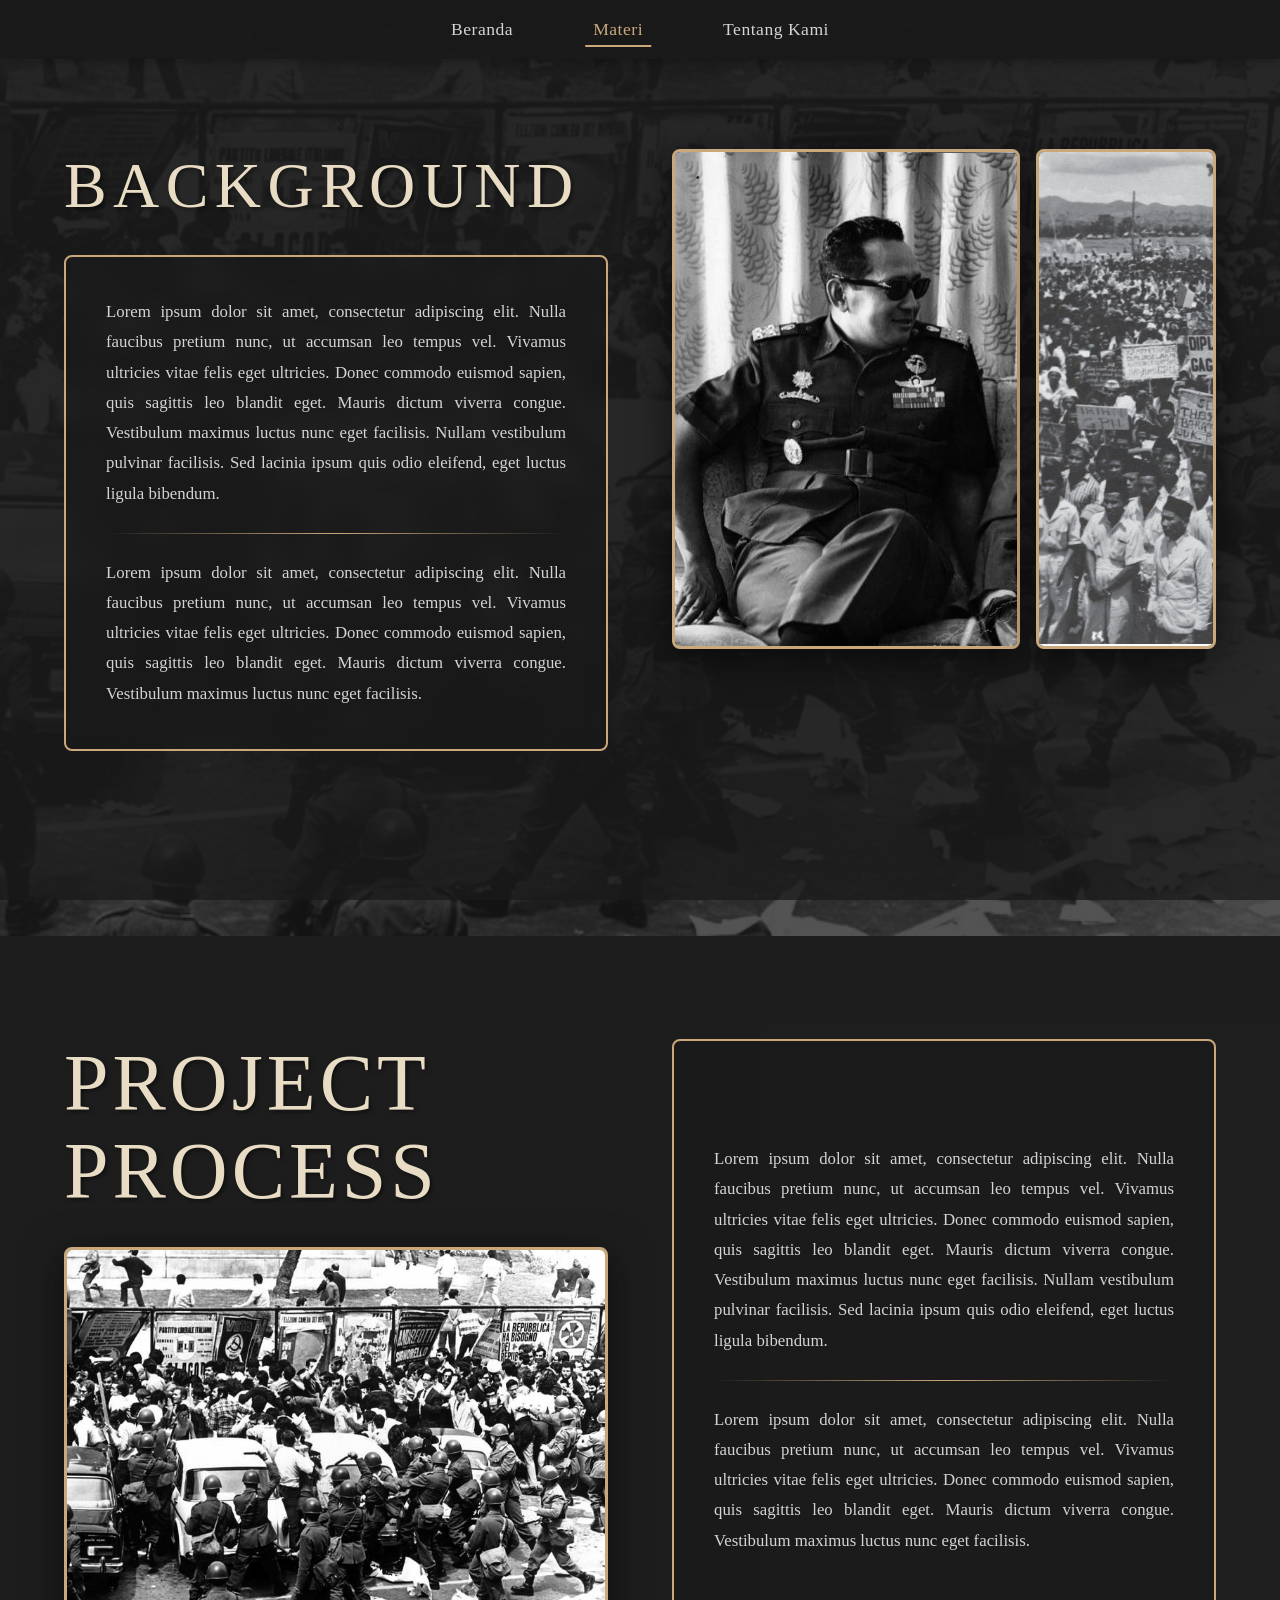
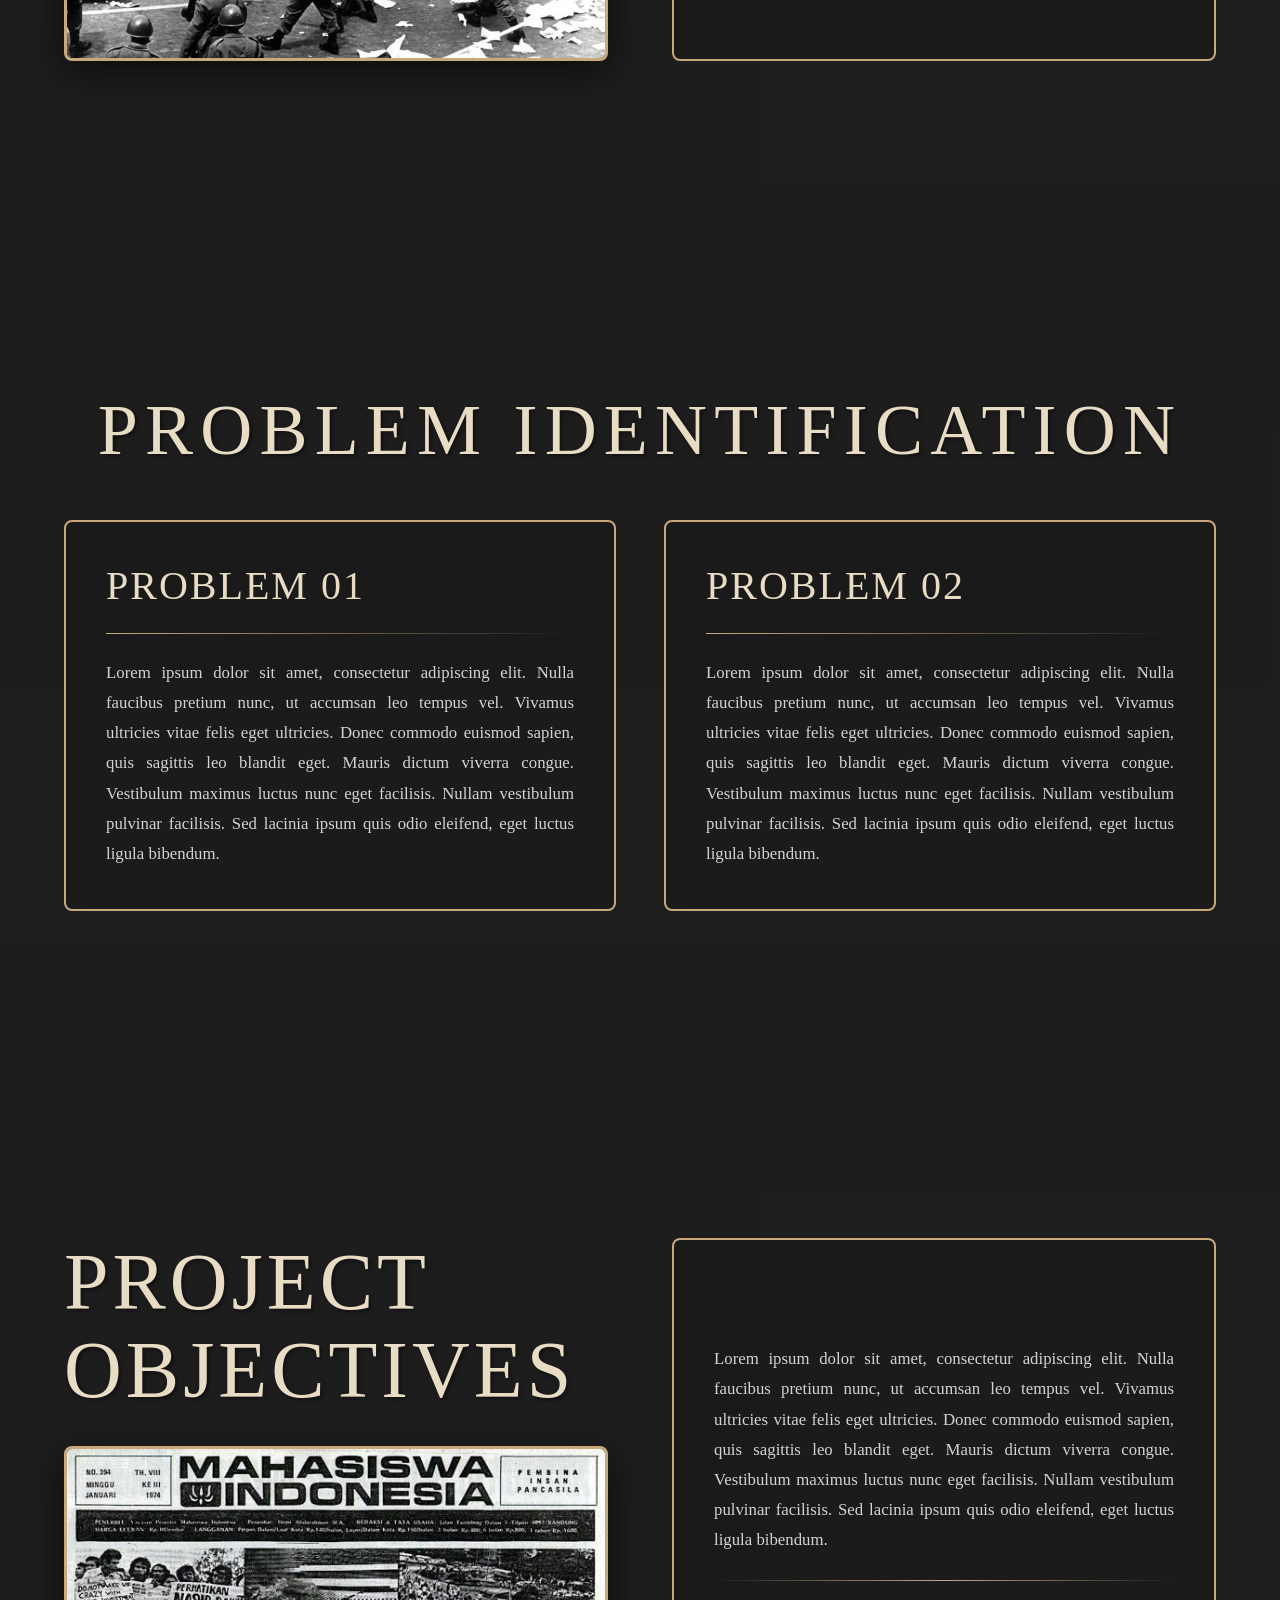
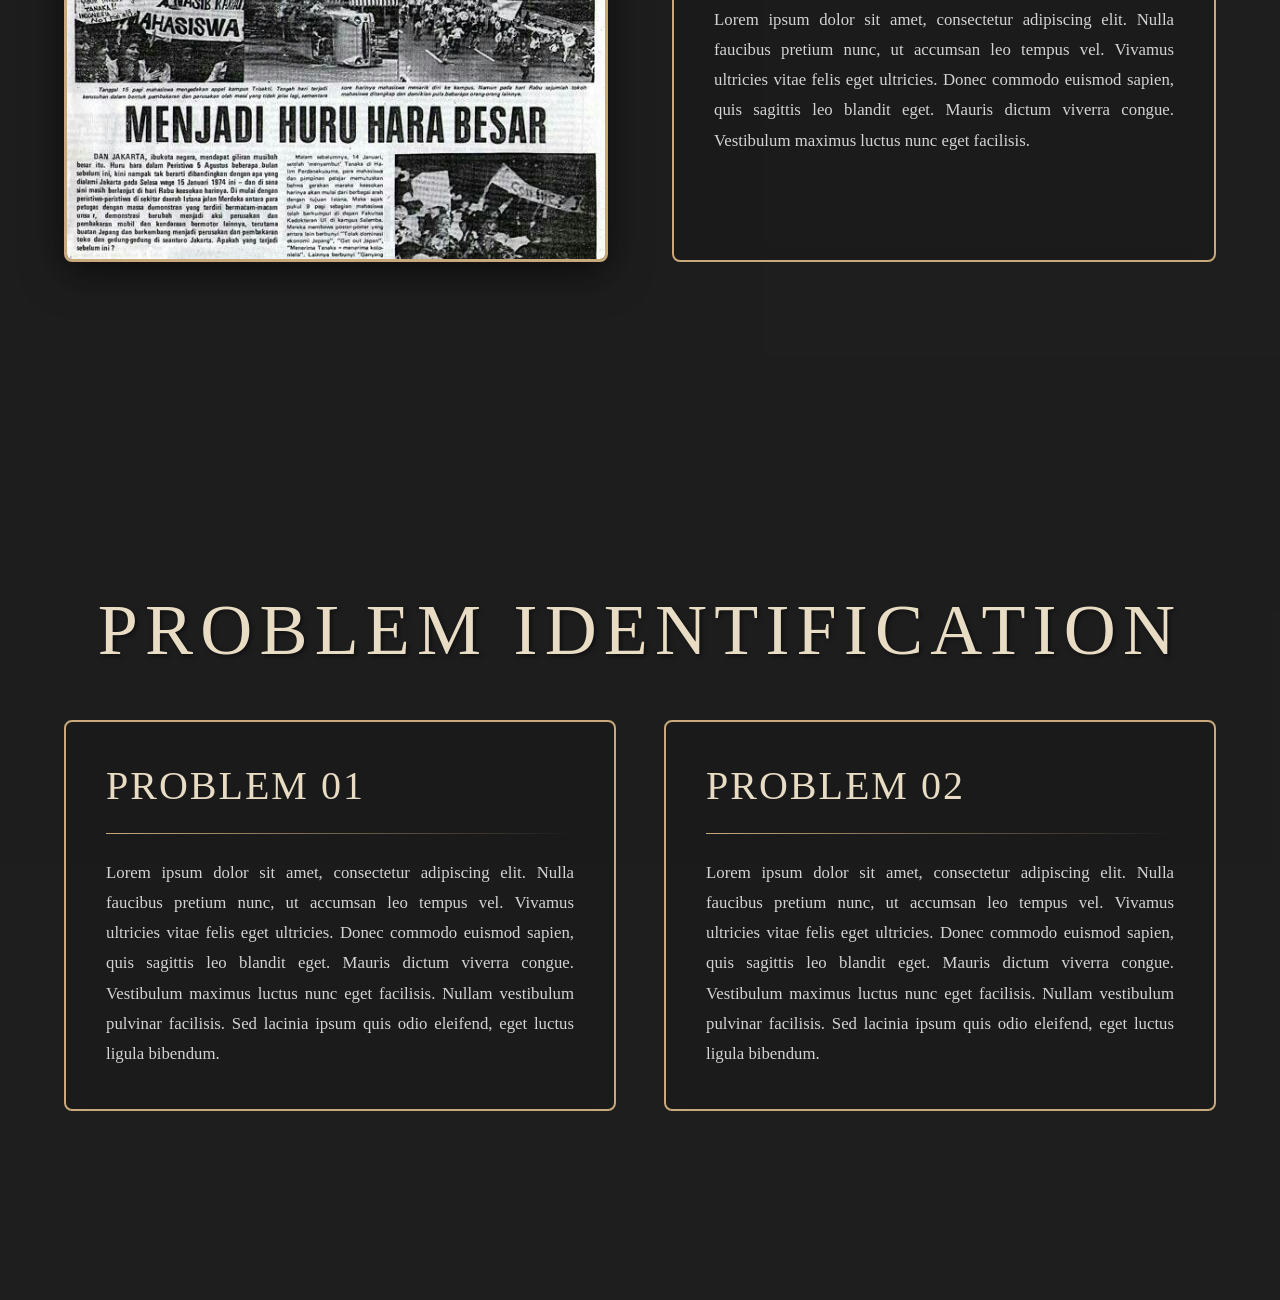
==== materi.html @ b7ce3276 "first commit" ====
<!DOCTYPE html>
<html lang="id">
<head>
    <meta charset="UTF-8">
    <meta name="viewport" content="width=device-width, initial-scale=1.0">
    <title>History Project - Materi</title>
    <link rel="stylesheet" href="css/base.css">
    <link rel="stylesheet" href="css/navbar.css">
    <link rel="stylesheet" href="css/materi.css">
    <link rel="stylesheet" href="css/section-background.css">
    <link rel="stylesheet" href="css/section-project.css">
    <link rel="stylesheet" href="css/section-problem.css">
</head>
<body class="materi-page">
    <!-- Background Image khusus untuk halaman Materi -->
    <div class="materi-background"></div>

    <nav class="navbar">
        <div class="nav-container">
            <ul class="nav-menu">
                <li><a href="index.html" class="nav-link">Beranda</a></li>
                <li><a href="materi.html" class="nav-link active">Materi</a></li>
                <li><a href="tentang.html" class="nav-link">Tentang Kami</a></li>
            </ul>
        </div>
    </nav>

    <main class="materi-section">
        <!-- Section 1: Background -->
        <section class="section-background">
            <div class="section-bg-overlay"></div>
            <div class="section-content-wrapper">
                <div class="section-left">
                    <h1 class="section-title">BACKGROUND</h1>
                    <div class="section-text-box">
                        <p>Lorem ipsum dolor sit amet, consectetur adipiscing elit. Nulla faucibus pretium nunc, ut accumsan leo tempus vel. Vivamus ultricies vitae felis eget ultricies. Donec commodo euismod sapien, quis sagittis leo blandit eget. Mauris dictum viverra congue. Vestibulum maximus luctus nunc eget facilisis. Nullam vestibulum pulvinar facilisis. Sed lacinia ipsum quis odio eleifend, eget luctus ligula bibendum.</p>
                        <div class="text-divider"></div>
                        <p>Lorem ipsum dolor sit amet, consectetur adipiscing elit. Nulla faucibus pretium nunc, ut accumsan leo tempus vel. Vivamus ultricies vitae felis eget ultricies. Donec commodo euismod sapien, quis sagittis leo blandit eget. Mauris dictum viverra congue. Vestibulum maximus luctus nunc eget facilisis.</p>
                    </div>
                </div>
                <div class="section-right">
                    <div class="image-group-vertical">
                        <div class="image-large-vertical">
                            <img src="soeharto.png" alt="Colosseum">
                        </div>
                        <div class="image-small-vertical">
                            <img src="demo.png" alt="Historical Pillar">
                        </div>
                    </div>
                </div>
            </div>
        </section>

        <!-- Section 2: Project Process -->
        <section class="section-project-process">
            <div class="section-bg-overlay"></div>
            <div class="section-content-wrapper">
                <div class="section-left">
                    <h1 class="section-title-large">PROJECT<br>PROCESS</h1>
                    <div class="section-image-left">
                        <img src="kerusuhan.png" alt="Historical Scene">
                    </div>
                </div>
                <div class="section-right">
                    <div class="section-text-box">
                        <p>Lorem ipsum dolor sit amet, consectetur adipiscing elit. Nulla faucibus pretium nunc, ut accumsan leo tempus vel. Vivamus ultricies vitae felis eget ultricies. Donec commodo euismod sapien, quis sagittis leo blandit eget. Mauris dictum viverra congue. Vestibulum maximus luctus nunc eget facilisis. Nullam vestibulum pulvinar facilisis. Sed lacinia ipsum quis odio eleifend, eget luctus ligula bibendum.</p>
                        <div class="text-divider"></div>
                        <p>Lorem ipsum dolor sit amet, consectetur adipiscing elit. Nulla faucibus pretium nunc, ut accumsan leo tempus vel. Vivamus ultricies vitae felis eget ultricies. Donec commodo euismod sapien, quis sagittis leo blandit eget. Mauris dictum viverra congue. Vestibulum maximus luctus nunc eget facilisis.</p>
                    </div>
                </div>
            </div>
        </section>

        <!-- Section 3: Problem Identification -->
        <section class="section-problem">
            <div class="section-bg-overlay"></div>
            <div class="section-content-wrapper-center">
                <h1 class="section-title-center">PROBLEM IDENTIFICATION</h1>
                <div class="problem-cards">
                    <div class="problem-card">
                        <h2 class="problem-card-title">PROBLEM 01</h2>
                        <div class="problem-divider"></div>
                        <p>Lorem ipsum dolor sit amet, consectetur adipiscing elit. Nulla faucibus pretium nunc, ut accumsan leo tempus vel. Vivamus ultricies vitae felis eget ultricies. Donec commodo euismod sapien, quis sagittis leo blandit eget. Mauris dictum viverra congue. Vestibulum maximus luctus nunc eget facilisis. Nullam vestibulum pulvinar facilisis. Sed lacinia ipsum quis odio eleifend, eget luctus ligula bibendum.</p>
                    </div>
                    <div class="problem-card">
                        <h2 class="problem-card-title">PROBLEM 02</h2>
                        <div class="problem-divider"></div>
                        <p>Lorem ipsum dolor sit amet, consectetur adipiscing elit. Nulla faucibus pretium nunc, ut accumsan leo tempus vel. Vivamus ultricies vitae felis eget ultricies. Donec commodo euismod sapien, quis sagittis leo blandit eget. Mauris dictum viverra congue. Vestibulum maximus luctus nunc eget facilisis. Nullam vestibulum pulvinar facilisis. Sed lacinia ipsum quis odio eleifend, eget luctus ligula bibendum.</p>
                    </div>
                </div>
            </div>
        </section>

        <!-- Section 4: Project Objectives -->
        <section class="section-project-objectives">
            <div class="section-bg-overlay"></div>
            <div class="section-content-wrapper">
                <div class="section-left">
                    <h1 class="section-title-large">PROJECT<br>OBJECTIVES</h1>
                    <div class="section-image-left">
                        <img src="koran.png" alt="Historical Scene">
                    </div>
                </div>
                <div class="section-right">
                    <div class="section-text-box">
                        <p>Lorem ipsum dolor sit amet, consectetur adipiscing elit. Nulla faucibus pretium nunc, ut accumsan leo tempus vel. Vivamus ultricies vitae felis eget ultricies. Donec commodo euismod sapien, quis sagittis leo blandit eget. Mauris dictum viverra congue. Vestibulum maximus luctus nunc eget facilisis. Nullam vestibulum pulvinar facilisis. Sed lacinia ipsum quis odio eleifend, eget luctus ligula bibendum.</p>
                        <div class="text-divider"></div>
                        <p>Lorem ipsum dolor sit amet, consectetur adipiscing elit. Nulla faucibus pretium nunc, ut accumsan leo tempus vel. Vivamus ultricies vitae felis eget ultricies. Donec commodo euismod sapien, quis sagittis leo blandit eget. Mauris dictum viverra congue. Vestibulum maximus luctus nunc eget facilisis.</p>
                    </div>
                </div>
            </div>
        </section>

        <!-- Section 5: Problem Identification (Duplicate) -->
        <section class="section-problem">
            <div class="section-bg-overlay"></div>
            <div class="section-content-wrapper-center">
                <h1 class="section-title-center">PROBLEM IDENTIFICATION</h1>
                <div class="problem-cards">
                    <div class="problem-card">
                        <h2 class="problem-card-title">PROBLEM 01</h2>
                        <div class="problem-divider"></div>
                        <p>Lorem ipsum dolor sit amet, consectetur adipiscing elit. Nulla faucibus pretium nunc, ut accumsan leo tempus vel. Vivamus ultricies vitae felis eget ultricies. Donec commodo euismod sapien, quis sagittis leo blandit eget. Mauris dictum viverra congue. Vestibulum maximus luctus nunc eget facilisis. Nullam vestibulum pulvinar facilisis. Sed lacinia ipsum quis odio eleifend, eget luctus ligula bibendum.</p>
                    </div>
                    <div class="problem-card">
                        <h2 class="problem-card-title">PROBLEM 02</h2>
                        <div class="problem-divider"></div>
                        <p>Lorem ipsum dolor sit amet, consectetur adipiscing elit. Nulla faucibus pretium nunc, ut accumsan leo tempus vel. Vivamus ultricies vitae felis eget ultricies. Donec commodo euismod sapien, quis sagittis leo blandit eget. Mauris dictum viverra congue. Vestibulum maximus luctus nunc eget facilisis. Nullam vestibulum pulvinar facilisis. Sed lacinia ipsum quis odio eleifend, eget luctus ligula bibendum.</p>
                    </div>
                </div>
            </div>
        </section>
    </main>

    <script src="script.js"></script>
</body>
</html>
---- css/base.css ----
/* Base Styles */
* {
    margin: 0;
    padding: 0;
    box-sizing: border-box;
}

body {
    font-family: 'Georgia', serif;
    background-color: #2a2a2a;
    background-image: url('../bg.png');
    background-size: cover;
    background-position: center;
    background-attachment: fixed;
    background-repeat: no-repeat;
    color: #f5f5f5;
    overflow-x: hidden;
    scroll-behavior: smooth;
}

/* Animations */
@keyframes fadeInUp {
    to {
        opacity: 1;
        transform: translateY(0);
    }
}
---- css/navbar.css ----
/* Navbar Styles */
.navbar {
    position: fixed;
    top: 0;
    width: 100%;
    background-color: rgba(26, 26, 26, 0.95);
    backdrop-filter: blur(10px);
    padding: 1.2rem 0;
    z-index: 1000;
    box-shadow: 0 2px 10px rgba(0, 0, 0, 0.3);
}

.nav-container {
    max-width: 1200px;
    margin: 0 auto;
    padding: 0 2rem;
}

.nav-menu {
    display: flex;
    justify-content: center;
    gap: 3rem;
    list-style: none;
}

.nav-link {
    color: #d4d4d4;
    text-decoration: none;
    font-size: 1.1rem;
    font-weight: 500;
    letter-spacing: 0.5px;
    padding: 0.5rem 1rem;
    transition: all 0.3s ease;
    position: relative;
}

.nav-link::after {
    content: '';
    position: absolute;
    bottom: 0;
    left: 50%;
    transform: translateX(-50%);
    width: 0;
    height: 2px;
    background-color: #c9a87c;
    transition: width 0.3s ease;
}

.nav-link:hover,
.nav-link.active {
    color: #c9a87c;
}

.nav-link:hover::after,
.nav-link.active::after {
    width: 80%;
}

/* Responsive Navbar */
@media (max-width: 1024px) {
    .nav-menu {
        gap: 2rem;
    }
}

@media (max-width: 768px) {
    .nav-menu {
        gap: 1.5rem;
    }

    .nav-link {
        font-size: 1rem;
    }
}
---- css/materi.css ----
/* Materi Page Styles */
.materi-page {
    background-size: cover;
    background-position: center;
    background-attachment: fixed;
    background-repeat: no-repeat;
    transition: background-image 0.8s ease-in-out;
    scroll-behavior: smooth;
}

.materi-background {
    position: fixed;
    top: 0;
    left: 0;
    width: 100%;
    height: 100%;
    background-color: rgba(26, 26, 26, 0.75);
    z-index: -1;
    transition: background-color 0.5s ease;
}

.materi-section {
    display: flex;
    flex-direction: column;
    position: relative;
}

/* Section Styles */
section {
    min-height: 100vh;
    padding: 8rem 4rem;
    position: relative;
    display: flex;
    align-items: center;
    justify-content: center;
}

.section-bg-overlay {
    position: absolute;
    top: 0;
    left: 0;
    width: 100%;
    height: 100%;
    background-color: rgba(26, 26, 26, 0.75);
    z-index: 0;
}

.section-content-wrapper {
    display: flex;
    gap: 4rem;
    max-width: 1400px;
    width: 100%;
    align-items: center;
    position: relative;
    z-index: 1;
    opacity: 1;
    transform: translateY(0);
    transition: opacity 0.6s ease, transform 0.6s ease;
}

.section-content-wrapper-center {
    display: flex;
    flex-direction: column;
    align-items: center;
    max-width: 1400px;
    width: 100%;
    position: relative;
    z-index: 1;
    opacity: 1;
    transform: translateY(0);
    transition: opacity 0.6s ease, transform 0.6s ease;
}

/* Animation state untuk scroll */
section:not(.section-visible) .section-content-wrapper,
section:not(.section-visible) .section-content-wrapper-center {
    opacity: 0;
    transform: translateY(50px);
}

/* Visible state untuk scroll animation */
.section-visible .section-content-wrapper,
.section-visible .section-content-wrapper-center {
    opacity: 1;
    transform: translateY(0);
}

/* Common Elements */
.section-left {
    flex: 1;
}

.section-right {
    flex: 1;
}

.text-divider {
    width: 100%;
    height: 1px;
    background: linear-gradient(to right, transparent, #c9a87c, transparent);
    margin: 0.5rem 0;
}

/* Responsive for Materi Page */
@media (max-width: 1024px) {
    section {
        padding: 6rem 2rem;
    }

    .section-content-wrapper {
        flex-direction: column;
        text-align: center;
    }
}

@media (max-width: 768px) {
    section {
        padding: 5rem 1.5rem;
    }
}
---- css/section-background.css ----
/* Section 1 & 4: Background Layout */
.section-background {
    transition: opacity 0.5s ease;
}

.section-title {
    font-size: 4rem;
    font-weight: 300;
    letter-spacing: 0.1em;
    color: #e8dcc4;
    margin-bottom: 2rem;
    text-shadow: 2px 2px 4px rgba(0, 0, 0, 0.5);
}

.section-text-box {
    border: 2px solid #c9a87c;
    border-radius: 8px;
    padding: 2.5rem;
    background-color: rgba(26, 26, 26, 0.6);
    backdrop-filter: blur(10px);
    transition: all 0.3s ease;
}

.section-text-box:hover {
    background-color: rgba(26, 26, 26, 0.8);
    border-color: #d4b896;
}

.section-text-box p {
    font-size: 1.05rem;
    line-height: 1.8;
    color: #d4d4d4;
    text-align: justify;
    margin-bottom: 0;
}

.image-group-vertical {
    display: flex;
    gap: 1rem;
    height: 500px;
}

.image-large-vertical {
    flex: 1;
    border: 3px solid #c9a87c;
    border-radius: 8px;
    overflow: hidden;
    box-shadow: 0 10px 40px rgba(0, 0, 0, 0.6);
    transition: all 0.4s ease;
}

.image-large-vertical:hover {
    transform: scale(1.03);
    box-shadow: 0 15px 50px rgba(0, 0, 0, 0.7);
}

.image-large-vertical img {
    width: 100%;
    height: 100%;
    object-fit: cover;
}

.image-small-vertical {
    flex: 0 0 180px;
    border: 3px solid #c9a87c;
    border-radius: 8px;
    overflow: hidden;
    box-shadow: 0 10px 40px rgba(0, 0, 0, 0.6);
    transition: all 0.4s ease;
}

.image-small-vertical:hover {
    transform: scale(1.03);
    box-shadow: 0 15px 50px rgba(0, 0, 0, 0.7);
}

.image-small-vertical img {
    width: 100%;
    height: 100%;
    object-fit: cover;
}

/* Responsive */
@media (max-width: 1024px) {
    .section-title {
        font-size: 3rem;
    }

    .image-group-vertical {
        width: 100%;
        max-width: 500px;
        height: 400px;
    }
}

@media (max-width: 768px) {
    .section-title {
        font-size: 2.5rem;
    }

    .section-text-box {
        padding: 1.5rem;
    }

    .section-text-box p {
        font-size: 1rem;
    }

    .image-group-vertical {
        height: 350px;
    }

    .image-small-vertical {
        flex: 0 0 140px;
    }
}
---- css/section-project.css ----
/* Section 2 & 5: Project Process/Objectives Layout */
.section-project-process,
.section-project-objectives {
    transition: opacity 0.5s ease;
}

.section-content-wrapper {
    display: flex;
    gap: 4rem;
    max-width: 1400px;
    width: 100%;
    align-items: stretch;
    position: relative;
    z-index: 1;
}

.section-left,
.section-right {
    flex: 1;
    display: flex;
    flex-direction: column;
}

.section-title-large {
    font-size: 5rem;
    font-weight: 300;
    letter-spacing: 0.05em;
    line-height: 1.1;
    color: #e8dcc4;
    margin-bottom: 2rem;
    text-shadow: 2px 2px 4px rgba(0, 0, 0, 0.5);
}

.section-image-left {
    width: 100%;
    flex: 1;
    border: 3px solid #c9a87c;
    border-radius: 8px;
    overflow: hidden;
    box-shadow: 0 10px 40px rgba(0, 0, 0, 0.6);
    transition: all 0.4s ease;
}

.section-image-left:hover {
    transform: scale(1.03);
    box-shadow: 0 15px 50px rgba(0, 0, 0, 0.7);
}

.section-image-left img {
    width: 100%;
    height: 100%;
    object-fit: cover;
    display: block;
}

.section-text-box {
    border: 2px solid #c9a87c;
    border-radius: 8px;
    padding: 2.5rem;
    background-color: rgba(26, 26, 26, 0.6);
    backdrop-filter: blur(10px);
    transition: all 0.3s ease;
    height: 100%;
    display: flex;
    flex-direction: column;
    justify-content: center;
}

.section-text-box:hover {
    background-color: rgba(26, 26, 26, 0.8);
    border-color: #d4b896;
}

.section-text-box p {
    font-size: 1.05rem;
    line-height: 1.8;
    color: #d4d4d4;
    text-align: justify;
    margin-bottom: 0;
}

.text-divider {
    width: 100%;
    height: 1px;
    background: linear-gradient(to right, transparent, #c9a87c, transparent);
    margin: 1.5rem 0;
}

/* Responsive */
@media (max-width: 1024px) {
    .section-title-large {
        font-size: 3.5rem;
    }

    .section-image-left {
        max-width: 100%;
    }
}

@media (max-width: 768px) {
    .section-title-large {
        font-size: 2.8rem;
    }
}
---- css/section-problem.css ----
/* Section 3 & 6: Problem Identification Layout */
.section-problem {
    transition: opacity 0.5s ease;
}

.section-title-center {
    font-size: 4.5rem;
    font-weight: 300;
    letter-spacing: 0.1em;
    color: #e8dcc4;
    margin-bottom: 3rem;
    text-align: center;
    text-shadow: 2px 2px 4px rgba(0, 0, 0, 0.5);
}

.problem-cards {
    display: flex;
    gap: 3rem;
    width: 100%;
}

.problem-card {
    flex: 1;
    border: 2px solid #c9a87c;
    border-radius: 8px;
    padding: 2.5rem;
    background-color: rgba(26, 26, 26, 0.7);
    backdrop-filter: blur(10px);
    transition: all 0.3s ease;
}

.problem-card:hover {
    background-color: rgba(26, 26, 26, 0.85);
    border-color: #d4b896;
    box-shadow: 0 10px 30px rgba(0, 0, 0, 0.6);
    transform: translateY(-5px);
}

.problem-card-title {
    font-size: 2.5rem;
    font-weight: 300;
    letter-spacing: 0.05em;
    color: #e8dcc4;
    margin-bottom: 1rem;
}

.problem-divider {
    width: 100%;
    height: 1px;
    background: linear-gradient(to right, #c9a87c, transparent);
    margin: 1.5rem 0;
}

.problem-card p {
    font-size: 1.05rem;
    line-height: 1.8;
    color: #d4d4d4;
    text-align: justify;
}

/* Responsive */
@media (max-width: 1024px) {
    .section-title-center {
        font-size: 3rem;
    }

    .problem-cards {
        flex-direction: column;
        gap: 2rem;
    }
}

@media (max-width: 768px) {
    .section-title-center {
        font-size: 2.2rem;
    }

    .problem-card-title {
        font-size: 2rem;
    }

    .problem-card p {
        font-size: 1rem;
    }
}
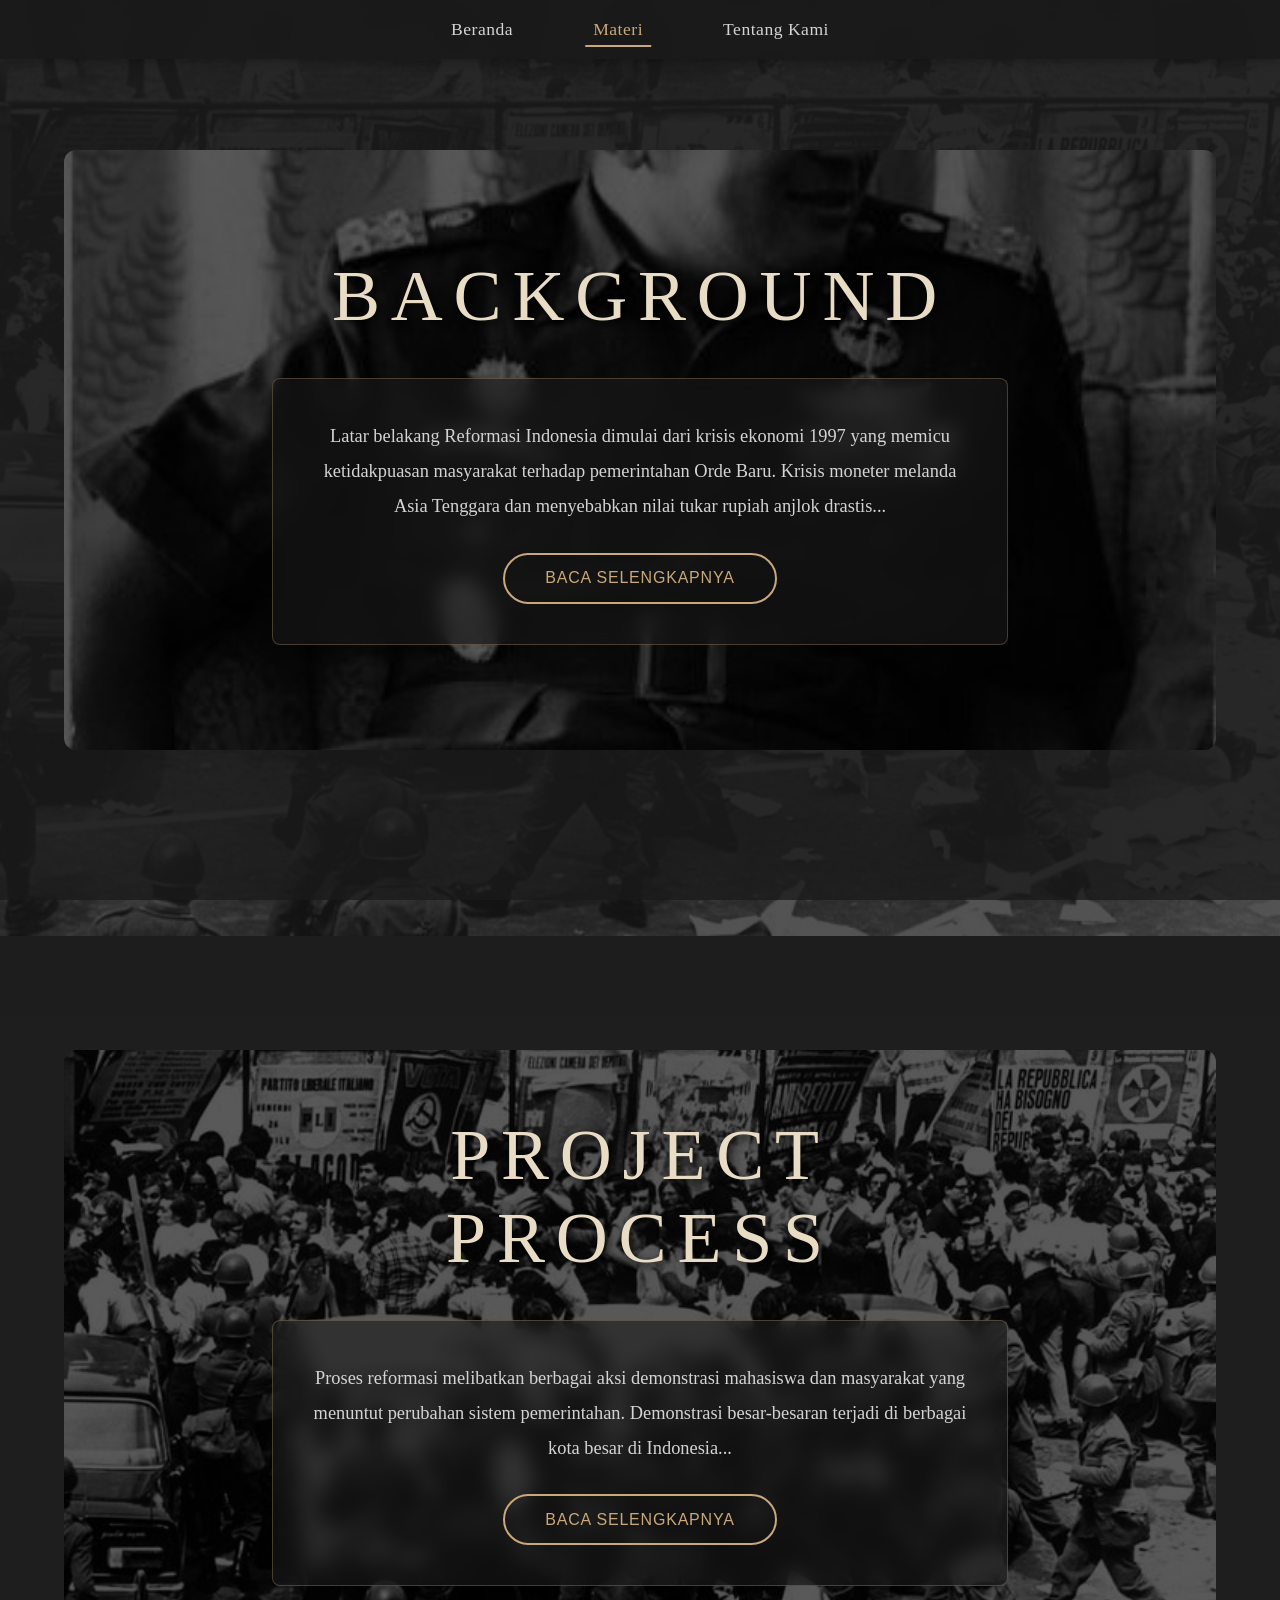
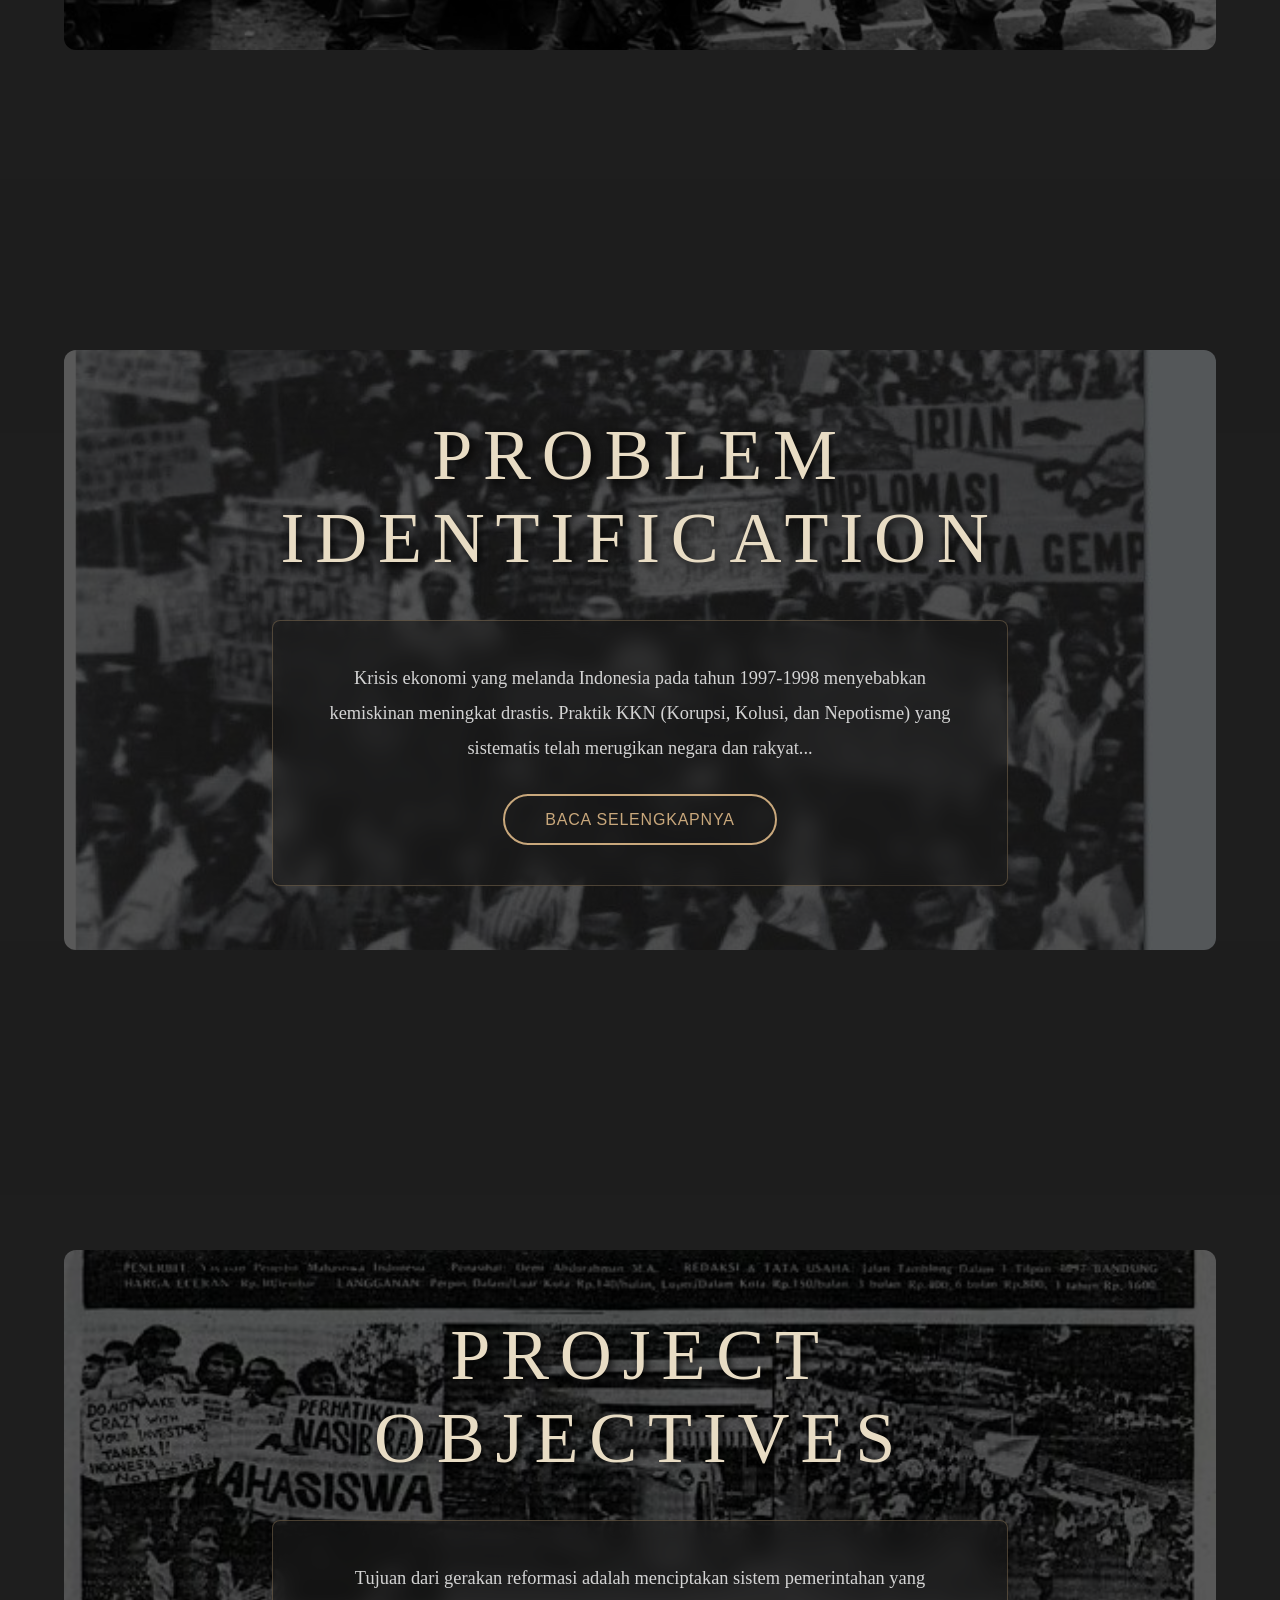
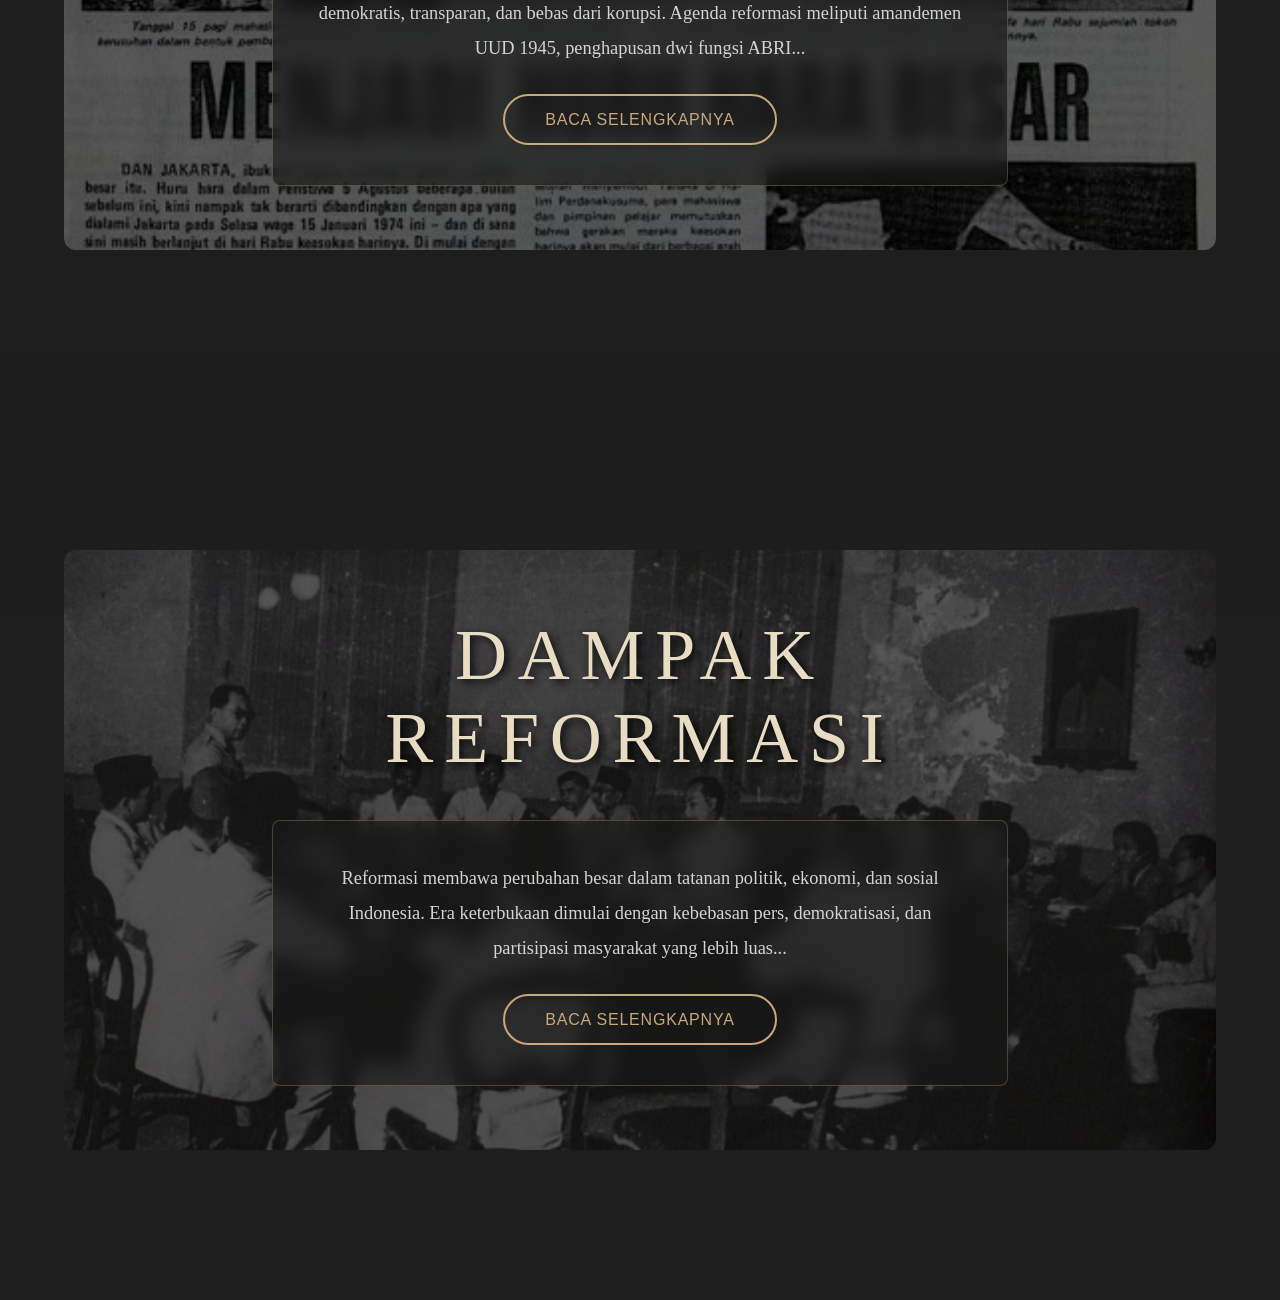
==== commit 3180eda3: "Update layout materi dengan overlay style dan perbaikan home page" ====
--- a/materi.html
+++ b/materi.html
@@ -26,111 +26,180 @@
     </nav>
 
     <main class="materi-section">
-        <!-- Section 1: Background -->
+        <!-- Section 1: Background - Layout Overlay -->
         <section class="section-background">
             <div class="section-bg-overlay"></div>
-            <div class="section-content-wrapper">
-                <div class="section-left">
-                    <h1 class="section-title">BACKGROUND</h1>
-                    <div class="section-text-box">
-                        <p>Lorem ipsum dolor sit amet, consectetur adipiscing elit. Nulla faucibus pretium nunc, ut accumsan leo tempus vel. Vivamus ultricies vitae felis eget ultricies. Donec commodo euismod sapien, quis sagittis leo blandit eget. Mauris dictum viverra congue. Vestibulum maximus luctus nunc eget facilisis. Nullam vestibulum pulvinar facilisis. Sed lacinia ipsum quis odio eleifend, eget luctus ligula bibendum.</p>
-                        <div class="text-divider"></div>
-                        <p>Lorem ipsum dolor sit amet, consectetur adipiscing elit. Nulla faucibus pretium nunc, ut accumsan leo tempus vel. Vivamus ultricies vitae felis eget ultricies. Donec commodo euismod sapien, quis sagittis leo blandit eget. Mauris dictum viverra congue. Vestibulum maximus luctus nunc eget facilisis.</p>
-                    </div>
-                </div>
-                <div class="section-right">
-                    <div class="image-group-vertical">
-                        <div class="image-large-vertical">
-                            <img src="soeharto.png" alt="Colosseum">
-                        </div>
-                        <div class="image-small-vertical">
-                            <img src="demo.png" alt="Historical Pillar">
-                        </div>
-                    </div>
-                </div>
-            </div>
-        </section>
-
-        <!-- Section 2: Project Process -->
+            <div class="section-content-wrapper-new layout-style-overlay">
+                <div class="image-background-overlay">
+                    <img src="soeharto.png" alt="Background">
+                </div>
+                <div class="content-centered-overlay">
+                    <h1 class="section-title-overlay">BACKGROUND</h1>
+                    <div class="text-preview text-overlay" onclick="openPopup('popup1')">
+                        <p>Latar belakang Reformasi Indonesia dimulai dari krisis ekonomi 1997 yang memicu ketidakpuasan masyarakat terhadap pemerintahan Orde Baru. Krisis moneter melanda Asia Tenggara dan menyebabkan nilai tukar rupiah anjlok drastis...</p>
+                        <button class="read-more-btn">Baca Selengkapnya</button>
+                    </div>
+                </div>
+            </div>
+        </section>
+
+        <!-- Section 2: Project Process - Layout Overlay -->
         <section class="section-project-process">
             <div class="section-bg-overlay"></div>
-            <div class="section-content-wrapper">
-                <div class="section-left">
-                    <h1 class="section-title-large">PROJECT<br>PROCESS</h1>
-                    <div class="section-image-left">
-                        <img src="kerusuhan.png" alt="Historical Scene">
-                    </div>
-                </div>
-                <div class="section-right">
-                    <div class="section-text-box">
-                        <p>Lorem ipsum dolor sit amet, consectetur adipiscing elit. Nulla faucibus pretium nunc, ut accumsan leo tempus vel. Vivamus ultricies vitae felis eget ultricies. Donec commodo euismod sapien, quis sagittis leo blandit eget. Mauris dictum viverra congue. Vestibulum maximus luctus nunc eget facilisis. Nullam vestibulum pulvinar facilisis. Sed lacinia ipsum quis odio eleifend, eget luctus ligula bibendum.</p>
-                        <div class="text-divider"></div>
-                        <p>Lorem ipsum dolor sit amet, consectetur adipiscing elit. Nulla faucibus pretium nunc, ut accumsan leo tempus vel. Vivamus ultricies vitae felis eget ultricies. Donec commodo euismod sapien, quis sagittis leo blandit eget. Mauris dictum viverra congue. Vestibulum maximus luctus nunc eget facilisis.</p>
-                    </div>
-                </div>
-            </div>
-        </section>
-
-        <!-- Section 3: Problem Identification -->
+            <div class="section-content-wrapper-new layout-style-overlay">
+                <div class="image-background-overlay">
+                    <img src="kerusuhan.png" alt="Project Process">
+                </div>
+                <div class="content-centered-overlay">
+                    <h1 class="section-title-overlay">PROJECT PROCESS</h1>
+                    <div class="text-preview text-overlay" onclick="openPopup('popup2')">
+                        <p>Proses reformasi melibatkan berbagai aksi demonstrasi mahasiswa dan masyarakat yang menuntut perubahan sistem pemerintahan. Demonstrasi besar-besaran terjadi di berbagai kota besar di Indonesia...</p>
+                        <button class="read-more-btn">Baca Selengkapnya</button>
+                    </div>
+                </div>
+            </div>
+        </section>
+
+        <!-- Section 3: Problem Identification - Layout Overlay -->
         <section class="section-problem">
             <div class="section-bg-overlay"></div>
-            <div class="section-content-wrapper-center">
-                <h1 class="section-title-center">PROBLEM IDENTIFICATION</h1>
-                <div class="problem-cards">
-                    <div class="problem-card">
-                        <h2 class="problem-card-title">PROBLEM 01</h2>
-                        <div class="problem-divider"></div>
-                        <p>Lorem ipsum dolor sit amet, consectetur adipiscing elit. Nulla faucibus pretium nunc, ut accumsan leo tempus vel. Vivamus ultricies vitae felis eget ultricies. Donec commodo euismod sapien, quis sagittis leo blandit eget. Mauris dictum viverra congue. Vestibulum maximus luctus nunc eget facilisis. Nullam vestibulum pulvinar facilisis. Sed lacinia ipsum quis odio eleifend, eget luctus ligula bibendum.</p>
-                    </div>
-                    <div class="problem-card">
-                        <h2 class="problem-card-title">PROBLEM 02</h2>
-                        <div class="problem-divider"></div>
-                        <p>Lorem ipsum dolor sit amet, consectetur adipiscing elit. Nulla faucibus pretium nunc, ut accumsan leo tempus vel. Vivamus ultricies vitae felis eget ultricies. Donec commodo euismod sapien, quis sagittis leo blandit eget. Mauris dictum viverra congue. Vestibulum maximus luctus nunc eget facilisis. Nullam vestibulum pulvinar facilisis. Sed lacinia ipsum quis odio eleifend, eget luctus ligula bibendum.</p>
-                    </div>
-                </div>
-            </div>
-        </section>
-
-        <!-- Section 4: Project Objectives -->
+            <div class="section-content-wrapper-new layout-style-overlay">
+                <div class="image-background-overlay">
+                    <img src="demo.png" alt="Problem Identification">
+                </div>
+                <div class="content-centered-overlay">
+                    <h1 class="section-title-overlay">PROBLEM IDENTIFICATION</h1>
+                    <div class="text-preview text-overlay" onclick="openPopup('popup3')">
+                        <p>Krisis ekonomi yang melanda Indonesia pada tahun 1997-1998 menyebabkan kemiskinan meningkat drastis. Praktik KKN (Korupsi, Kolusi, dan Nepotisme) yang sistematis telah merugikan negara dan rakyat...</p>
+                        <button class="read-more-btn">Baca Selengkapnya</button>
+                    </div>
+                </div>
+            </div>
+        </section>
+
+        <!-- Section 4: Project Objectives - Layout Overlay -->
         <section class="section-project-objectives">
             <div class="section-bg-overlay"></div>
-            <div class="section-content-wrapper">
-                <div class="section-left">
-                    <h1 class="section-title-large">PROJECT<br>OBJECTIVES</h1>
-                    <div class="section-image-left">
-                        <img src="koran.png" alt="Historical Scene">
-                    </div>
-                </div>
-                <div class="section-right">
-                    <div class="section-text-box">
-                        <p>Lorem ipsum dolor sit amet, consectetur adipiscing elit. Nulla faucibus pretium nunc, ut accumsan leo tempus vel. Vivamus ultricies vitae felis eget ultricies. Donec commodo euismod sapien, quis sagittis leo blandit eget. Mauris dictum viverra congue. Vestibulum maximus luctus nunc eget facilisis. Nullam vestibulum pulvinar facilisis. Sed lacinia ipsum quis odio eleifend, eget luctus ligula bibendum.</p>
-                        <div class="text-divider"></div>
-                        <p>Lorem ipsum dolor sit amet, consectetur adipiscing elit. Nulla faucibus pretium nunc, ut accumsan leo tempus vel. Vivamus ultricies vitae felis eget ultricies. Donec commodo euismod sapien, quis sagittis leo blandit eget. Mauris dictum viverra congue. Vestibulum maximus luctus nunc eget facilisis.</p>
-                    </div>
-                </div>
-            </div>
-        </section>
-
-        <!-- Section 5: Problem Identification (Duplicate) -->
-        <section class="section-problem">
-            <div class="section-bg-overlay"></div>
-            <div class="section-content-wrapper-center">
-                <h1 class="section-title-center">PROBLEM IDENTIFICATION</h1>
-                <div class="problem-cards">
-                    <div class="problem-card">
-                        <h2 class="problem-card-title">PROBLEM 01</h2>
-                        <div class="problem-divider"></div>
-                        <p>Lorem ipsum dolor sit amet, consectetur adipiscing elit. Nulla faucibus pretium nunc, ut accumsan leo tempus vel. Vivamus ultricies vitae felis eget ultricies. Donec commodo euismod sapien, quis sagittis leo blandit eget. Mauris dictum viverra congue. Vestibulum maximus luctus nunc eget facilisis. Nullam vestibulum pulvinar facilisis. Sed lacinia ipsum quis odio eleifend, eget luctus ligula bibendum.</p>
-                    </div>
-                    <div class="problem-card">
-                        <h2 class="problem-card-title">PROBLEM 02</h2>
-                        <div class="problem-divider"></div>
-                        <p>Lorem ipsum dolor sit amet, consectetur adipiscing elit. Nulla faucibus pretium nunc, ut accumsan leo tempus vel. Vivamus ultricies vitae felis eget ultricies. Donec commodo euismod sapien, quis sagittis leo blandit eget. Mauris dictum viverra congue. Vestibulum maximus luctus nunc eget facilisis. Nullam vestibulum pulvinar facilisis. Sed lacinia ipsum quis odio eleifend, eget luctus ligula bibendum.</p>
+            <div class="section-content-wrapper-new layout-style-overlay">
+                <div class="image-background-overlay">
+                    <img src="koran.png" alt="Project Objectives">
+                </div>
+                <div class="content-centered-overlay">
+                    <h1 class="section-title-overlay">PROJECT OBJECTIVES</h1>
+                    <div class="text-preview text-overlay" onclick="openPopup('popup4')">
+                        <p>Tujuan dari gerakan reformasi adalah menciptakan sistem pemerintahan yang demokratis, transparan, dan bebas dari korupsi. Agenda reformasi meliputi amandemen UUD 1945, penghapusan dwi fungsi ABRI...</p>
+                        <button class="read-more-btn">Baca Selengkapnya</button>
+                    </div>
+                </div>
+            </div>
+        </section>
+
+        <!-- Section 5: Dampak Reformasi - Layout Overlay -->
+        <section class="section-dampak">
+            <div class="section-bg-overlay"></div>
+            <div class="section-content-wrapper-new layout-style-overlay">
+                <div class="image-background-overlay">
+                    <img src="rapat.png" alt="Dampak Reformasi">
+                </div>
+                <div class="content-centered-overlay">
+                    <h1 class="section-title-overlay">DAMPAK REFORMASI</h1>
+                    <div class="text-preview text-overlay" onclick="openPopup('popup5')">
+                        <p>Reformasi membawa perubahan besar dalam tatanan politik, ekonomi, dan sosial Indonesia. Era keterbukaan dimulai dengan kebebasan pers, demokratisasi, dan partisipasi masyarakat yang lebih luas...</p>
+                        <button class="read-more-btn">Baca Selengkapnya</button>
                     </div>
                 </div>
             </div>
         </section>
     </main>
+
+    <!-- Popup Modals -->
+    <div id="popup1" class="popup-overlay">
+        <div class="popup-content">
+            <span class="close-btn" onclick="closePopup('popup1')">&times;</span>
+            <div class="popup-body">
+                <div class="popup-image">
+                    <img src="soeharto.png" alt="Background">
+                </div>
+                <div class="popup-text">
+                    <h2>BACKGROUND</h2>
+                    <p>Latar belakang Reformasi Indonesia dimulai dari krisis ekonomi 1997 yang memicu ketidakpuasan masyarakat terhadap pemerintahan Orde Baru. Krisis moneter yang melanda Asia Tenggara menyebabkan nilai tukar rupiah anjlok drastis, inflasi melonjak, dan banyak perusahaan bangkrut.</p>
+                    <p>Kondisi ekonomi yang memburuk ini memperparah ketidakpuasan rakyat terhadap pemerintahan Soeharto yang telah berkuasa selama 32 tahun. Praktik korupsi, kolusi, dan nepotisme (KKN) yang merajalela, serta pembatasan kebebasan berpendapat dan berorganisasi menjadi pemicu utama gerakan reformasi.</p>
+                    <p>Mahasiswa dan berbagai elemen masyarakat mulai turun ke jalan menuntut reformasi total dalam berbagai aspek kehidupan berbangsa dan bernegara, termasuk reformasi politik, ekonomi, hukum, dan sosial budaya.</p>
+                </div>
+            </div>
+        </div>
+    </div>
+
+    <div id="popup2" class="popup-overlay">
+        <div class="popup-content">
+            <span class="close-btn" onclick="closePopup('popup2')">&times;</span>
+            <div class="popup-body">
+                <div class="popup-image">
+                    <img src="kerusuhan.png" alt="Project Process">
+                </div>
+                <div class="popup-text">
+                    <h2>PROJECT PROCESS</h2>
+                    <p>Proses reformasi melibatkan berbagai aksi demonstrasi mahasiswa dan masyarakat yang menuntut perubahan sistem pemerintahan. Demonstrasi besar-besaran terjadi di berbagai kota besar di Indonesia, terutama di Jakarta.</p>
+                    <p>Puncak gerakan reformasi terjadi pada Mei 1998 ketika ribuan mahasiswa menduduki gedung DPR/MPR menuntut Presiden Soeharto turun dari jabatannya. Tragedi Trisakti pada 12 Mei 1998 yang menewaskan empat mahasiswa menjadi titik balik yang mempercepat proses reformasi.</p>
+                    <p>Tekanan dari berbagai pihak akhirnya memaksa Presiden Soeharto mengumumkan pengunduran dirinya pada 21 Mei 1998, mengakhiri era Orde Baru dan membuka jalan bagi era Reformasi.</p>
+                </div>
+            </div>
+        </div>
+    </div>
+
+    <div id="popup3" class="popup-overlay">
+        <div class="popup-content">
+            <span class="close-btn" onclick="closePopup('popup3')">&times;</span>
+            <div class="popup-body">
+                <div class="popup-image">
+                    <img src="demo.png" alt="Problem Identification">
+                </div>
+                <div class="popup-text">
+                    <h2>PROBLEM IDENTIFICATION</h2>
+                    <h3>Krisis Ekonomi</h3>
+                    <p>Krisis ekonomi yang melanda Indonesia pada tahun 1997-1998 menyebabkan kemiskinan meningkat drastis. Banyak perusahaan tutup, PHK massal terjadi, dan daya beli masyarakat menurun tajam. Harga-harga kebutuhan pokok melonjak tinggi sementara pendapatan masyarakat menurun.</p>
+                    <h3>Praktik KKN</h3>
+                    <p>Praktik KKN (Korupsi, Kolusi, dan Nepotisme) yang sistematis dalam pemerintahan Orde Baru telah merugikan negara dan rakyat. Kekayaan negara dikuasai oleh segelintir orang yang dekat dengan kekuasaan, sementara kesenjangan sosial semakin melebar.</p>
+                    <h3>Pembatasan Kebebasan</h3>
+                    <p>Pembatasan kebebasan berpendapat, berorganisasi, dan pers membuat masyarakat tidak memiliki ruang untuk menyampaikan aspirasi. Kritik terhadap pemerintah sering berujung pada tindakan represif.</p>
+                </div>
+            </div>
+        </div>
+    </div>
+
+    <div id="popup4" class="popup-overlay">
+        <div class="popup-content">
+            <span class="close-btn" onclick="closePopup('popup4')">&times;</span>
+            <div class="popup-body">
+                <div class="popup-image">
+                    <img src="koran.png" alt="Project Objectives">
+                </div>
+                <div class="popup-text">
+                    <h2>PROJECT OBJECTIVES</h2>
+                    <p>Tujuan dari gerakan reformasi adalah menciptakan sistem pemerintahan yang demokratis, transparan, dan bebas dari korupsi. Reformasi menuntut perubahan fundamental dalam tata kelola pemerintahan dan kehidupan berbangsa.</p>
+                    <p>Agenda reformasi meliputi: amandemen UUD 1945, penghapusan dwi fungsi ABRI, penegakan supremasi hukum, otonomi daerah, kebebasan pers, dan pemberantasan KKN. Tujuan akhirnya adalah terciptanya Indonesia yang lebih demokratis, adil, dan sejahtera.</p>
+                    <p>Reformasi juga bertujuan untuk memberikan ruang partisipasi yang lebih luas kepada masyarakat dalam proses politik dan pengambilan keputusan, serta menjamin perlindungan hak asasi manusia.</p>
+                </div>
+            </div>
+        </div>
+    </div>
+
+    <div id="popup5" class="popup-overlay">
+        <div class="popup-content">
+            <span class="close-btn" onclick="closePopup('popup5')">&times;</span>
+            <div class="popup-body">
+                <div class="popup-image">
+                    <img src="rapat.png" alt="Dampak Reformasi">
+                </div>
+                <div class="popup-text">
+                    <h2>DAMPAK REFORMASI</h2>
+                    <p>Reformasi membawa perubahan besar dalam tatanan politik, ekonomi, dan sosial Indonesia. Era keterbukaan dimulai dengan kebebasan pers, demokratisasi, dan partisipasi masyarakat yang lebih luas dalam proses politik.</p>
+                    <p>Perubahan signifikan termasuk amandemen UUD 1945 sebanyak empat kali (1999-2002), pemilihan presiden langsung dimulai tahun 2004, otonomi daerah yang memberikan kewenangan lebih besar kepada pemerintah daerah, dan pembentukan lembaga-lembaga baru seperti KPK, Mahkamah Konstitusi, dan Komisi Yudisial.</p>
+                    <p>Namun, reformasi juga menghadapi berbagai tantangan seperti korupsi yang masih merajalela, konflik horizontal di berbagai daerah, dan proses demokratisasi yang belum sepenuhnya matang. Meski demikian, reformasi telah membuka jalan bagi Indonesia menuju sistem pemerintahan yang lebih demokratis dan terbuka.</p>
+                </div>
+            </div>
+        </div>
+    </div>
 
     <script src="script.js"></script>
 </body>
--- a/css/materi.css
+++ b/css/materi.css
@@ -118,3 +118,346 @@
         padding: 5rem 1.5rem;
     }
 }
+
+/* New Layout Styles - Overlay Style for All Sections */
+.section-content-wrapper-new {
+    display: flex;
+    flex-direction: column;
+    max-width: 1200px;
+    width: 100%;
+    position: relative;
+    z-index: 1;
+}
+
+/* Layout Overlay - Gambar background dengan overlay */
+.layout-style-overlay {
+    position: relative;
+    min-height: 600px;
+    display: flex;
+    align-items: center;
+    justify-content: center;
+}
+
+.image-background-overlay {
+    position: absolute;
+    top: 0;
+    left: 0;
+    width: 100%;
+    height: 100%;
+    border-radius: 12px;
+    overflow: hidden;
+    z-index: 1;
+}
+
+.image-background-overlay img {
+    width: 100%;
+    height: 100%;
+    object-fit: cover;
+    filter: brightness(0.35);
+    transition: all 0.5s ease;
+}
+
+.layout-style-overlay:hover .image-background-overlay img {
+    filter: brightness(0.45);
+    transform: scale(1.05);
+}
+
+.content-centered-overlay {
+    position: relative;
+    z-index: 2;
+    max-width: 800px;
+    text-align: center;
+    padding: 2rem;
+}
+
+.section-title-overlay {
+    font-size: 4.5rem;
+    font-weight: 300;
+    letter-spacing: 0.15em;
+    color: #e8dcc4;
+    text-align: center;
+    margin-bottom: 2.5rem;
+    text-shadow: 3px 3px 8px rgba(0, 0, 0, 0.9);
+    animation: fadeInDown 0.8s ease;
+}
+
+@keyframes fadeInDown {
+    from {
+        opacity: 0;
+        transform: translateY(-30px);
+    }
+    to {
+        opacity: 1;
+        transform: translateY(0);
+    }
+}
+
+.text-overlay {
+    background-color: rgba(26, 26, 26, 0.85);
+    backdrop-filter: blur(10px);
+    border: 2px solid rgba(201, 168, 124, 0.5);
+    animation: fadeInUp 0.8s ease 0.2s both;
+}
+
+@keyframes fadeInUp {
+    from {
+        opacity: 0;
+        transform: translateY(30px);
+    }
+    to {
+        opacity: 1;
+        transform: translateY(0);
+    }
+}
+
+/* Base Text Preview Styles */
+.text-preview {
+    background-color: rgba(26, 26, 26, 0.6);
+    padding: 2.5rem;
+    border-radius: 8px;
+    border: 1px solid rgba(201, 168, 124, 0.3);
+    cursor: pointer;
+    transition: all 0.4s ease;
+}
+
+.text-preview:hover {
+    background-color: rgba(26, 26, 26, 0.9);
+    border-color: rgba(201, 168, 124, 0.8);
+    transform: translateY(-8px);
+    box-shadow: 0 15px 40px rgba(0, 0, 0, 0.7);
+}
+
+.text-preview p {
+    color: #d4d4d4;
+    font-size: 1.15rem;
+    line-height: 1.9;
+    margin-bottom: 1.8rem;
+    text-align: center;
+}
+
+.read-more-btn {
+    background-color: transparent;
+    color: #c9a87c;
+    border: 2px solid #c9a87c;
+    padding: 0.9rem 2.5rem;
+    font-size: 1rem;
+    border-radius: 50px;
+    cursor: pointer;
+    transition: all 0.3s ease;
+    letter-spacing: 0.8px;
+    text-transform: uppercase;
+    font-weight: 500;
+}
+
+.read-more-btn:hover {
+    background-color: #c9a87c;
+    color: #1a1a1a;
+    transform: translateY(-3px);
+    box-shadow: 0 8px 20px rgba(201, 168, 124, 0.5);
+}
+
+/* Popup Styles */
+.popup-overlay {
+    display: none;
+    position: fixed;
+    top: 0;
+    left: 0;
+    width: 100%;
+    height: 100%;
+    background-color: rgba(0, 0, 0, 0.85);
+    backdrop-filter: blur(10px);
+    z-index: 1000;
+    overflow-y: auto;
+    animation: fadeIn 0.3s ease;
+}
+
+.popup-overlay.active {
+    display: flex;
+    align-items: center;
+    justify-content: center;
+    padding: 2rem;
+}
+
+@keyframes fadeIn {
+    from {
+        opacity: 0;
+    }
+    to {
+        opacity: 1;
+    }
+}
+
+.popup-content {
+    background-color: rgba(26, 26, 26, 0.95);
+    border: 2px solid rgba(201, 168, 124, 0.5);
+    border-radius: 12px;
+    max-width: 1000px;
+    width: 100%;
+    position: relative;
+    animation: slideUp 0.4s ease;
+    box-shadow: 0 20px 60px rgba(0, 0, 0, 0.8);
+}
+
+@keyframes slideUp {
+    from {
+        transform: translateY(50px);
+        opacity: 0;
+    }
+    to {
+        transform: translateY(0);
+        opacity: 1;
+    }
+}
+
+.close-btn {
+    position: absolute;
+    top: 1rem;
+    right: 1.5rem;
+    font-size: 2.5rem;
+    color: #c9a87c;
+    cursor: pointer;
+    z-index: 10;
+    transition: all 0.3s ease;
+    line-height: 1;
+}
+
+.close-btn:hover {
+    color: #e8dcc4;
+    transform: rotate(90deg);
+}
+
+.popup-body {
+    display: flex;
+    gap: 2rem;
+    padding: 3rem;
+}
+
+.popup-image {
+    flex: 1;
+    max-width: 400px;
+}
+
+.popup-image img {
+    width: 100%;
+    height: auto;
+    border-radius: 8px;
+    box-shadow: 0 10px 30px rgba(0, 0, 0, 0.5);
+}
+
+.popup-text {
+    flex: 1;
+    color: #d4d4d4;
+}
+
+.popup-text h2 {
+    font-size: 2.5rem;
+    color: #e8dcc4;
+    margin-bottom: 1.5rem;
+    letter-spacing: 0.05em;
+}
+
+.popup-text h3 {
+    font-size: 1.5rem;
+    color: #c9a87c;
+    margin-top: 1.5rem;
+    margin-bottom: 0.8rem;
+}
+
+.popup-text p {
+    font-size: 1.05rem;
+    line-height: 1.8;
+    margin-bottom: 1rem;
+}
+
+/* Responsive for New Layout */
+@media (max-width: 1024px) {
+    .section-title-overlay {
+        font-size: 3.5rem;
+        letter-spacing: 0.1em;
+    }
+
+    .layout-style-overlay {
+        min-height: 500px;
+    }
+
+    .content-centered-overlay {
+        max-width: 90%;
+        padding: 1.5rem;
+    }
+
+    .text-preview {
+        padding: 2rem;
+    }
+
+    .text-preview p {
+        font-size: 1.05rem;
+    }
+
+    .popup-body {
+        flex-direction: column;
+        padding: 2rem;
+    }
+
+    .popup-image {
+        max-width: 100%;
+    }
+}
+
+@media (max-width: 768px) {
+    .section-title-overlay {
+        font-size: 2.5rem;
+        letter-spacing: 0.08em;
+        margin-bottom: 1.5rem;
+    }
+
+    .layout-style-overlay {
+        min-height: 450px;
+    }
+
+    .content-centered-overlay {
+        padding: 1rem;
+    }
+
+    .text-preview {
+        padding: 1.5rem;
+    }
+
+    .text-preview p {
+        font-size: 1rem;
+        line-height: 1.7;
+        margin-bottom: 1.5rem;
+    }
+
+    .read-more-btn {
+        padding: 0.8rem 2rem;
+        font-size: 0.9rem;
+    }
+
+    .popup-text h2 {
+        font-size: 2rem;
+    }
+
+    .popup-body {
+        padding: 1.5rem;
+    }
+}
+
+@media (max-width: 480px) {
+    .section-title-overlay {
+        font-size: 2rem;
+        letter-spacing: 0.05em;
+    }
+
+    .layout-style-overlay {
+        min-height: 400px;
+    }
+
+    .text-preview p {
+        font-size: 0.95rem;
+    }
+
+    .read-more-btn {
+        padding: 0.7rem 1.5rem;
+        font-size: 0.85rem;
+    }
+}
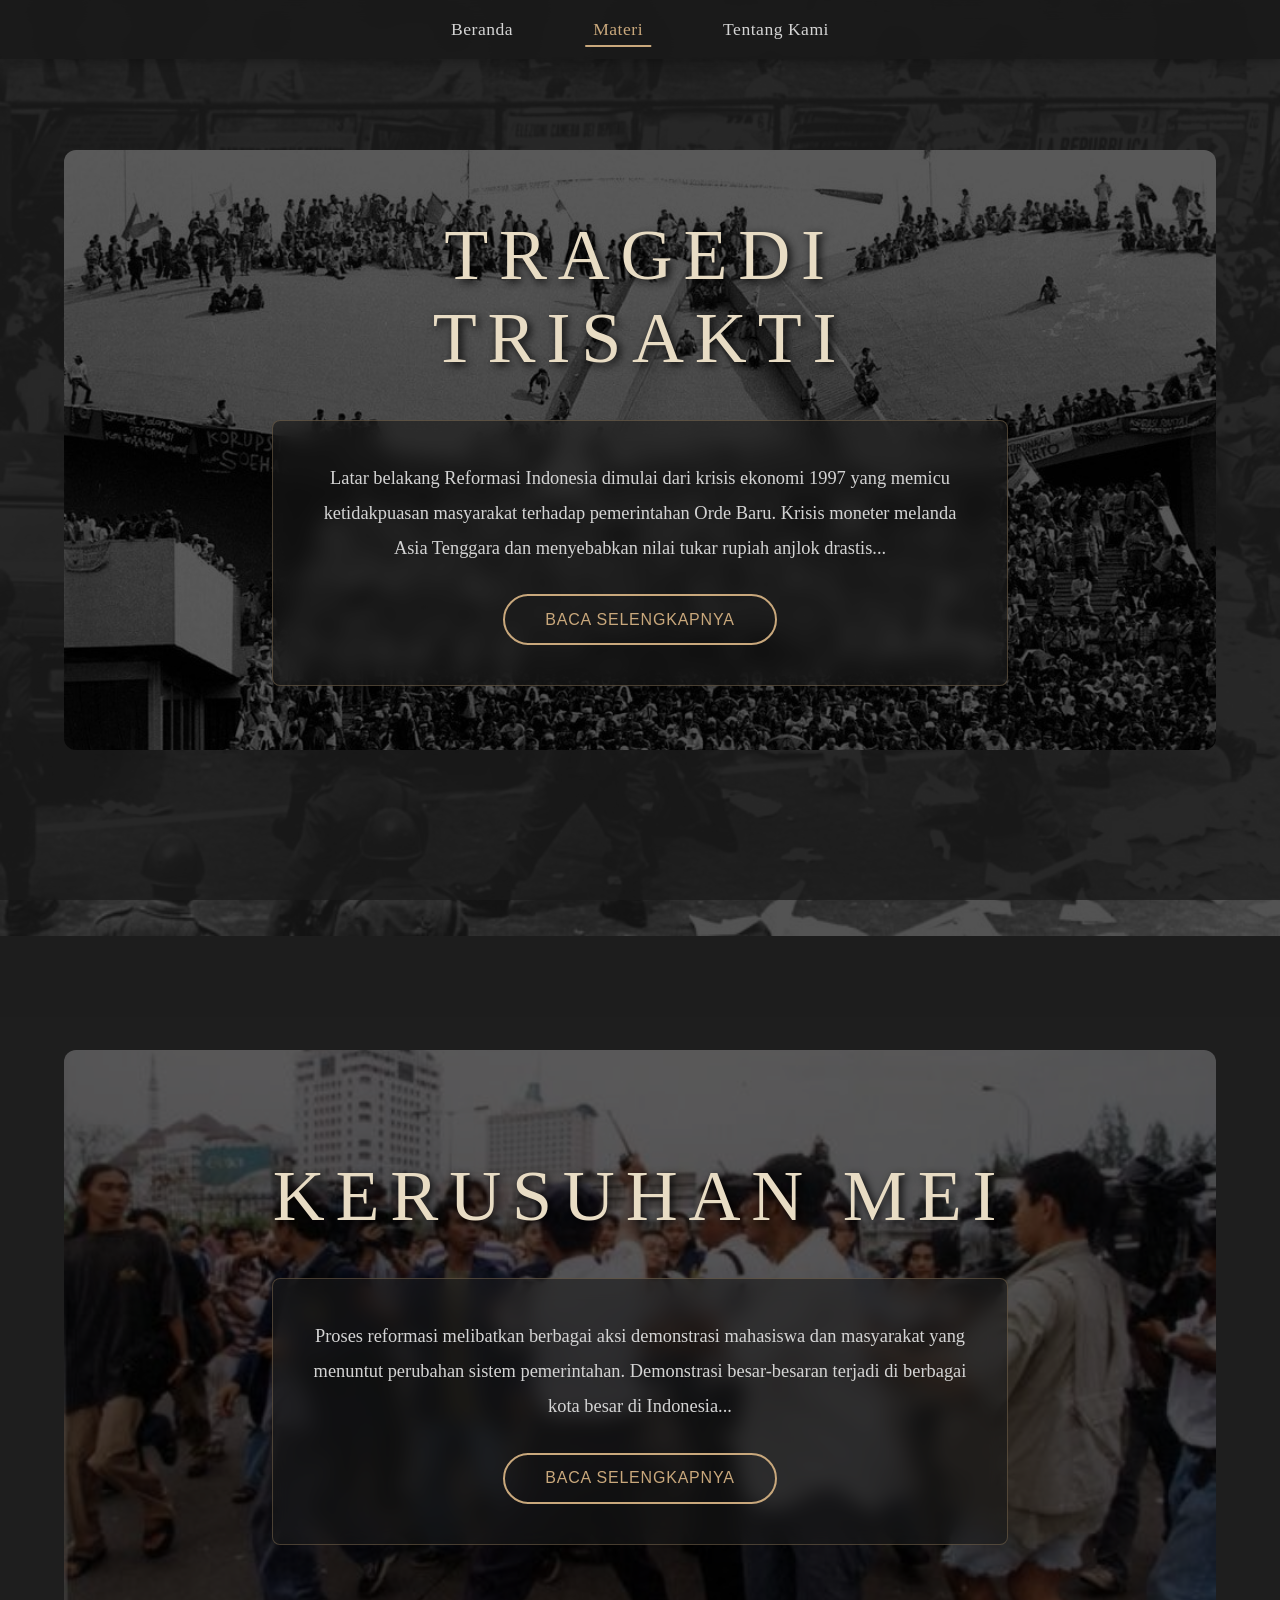
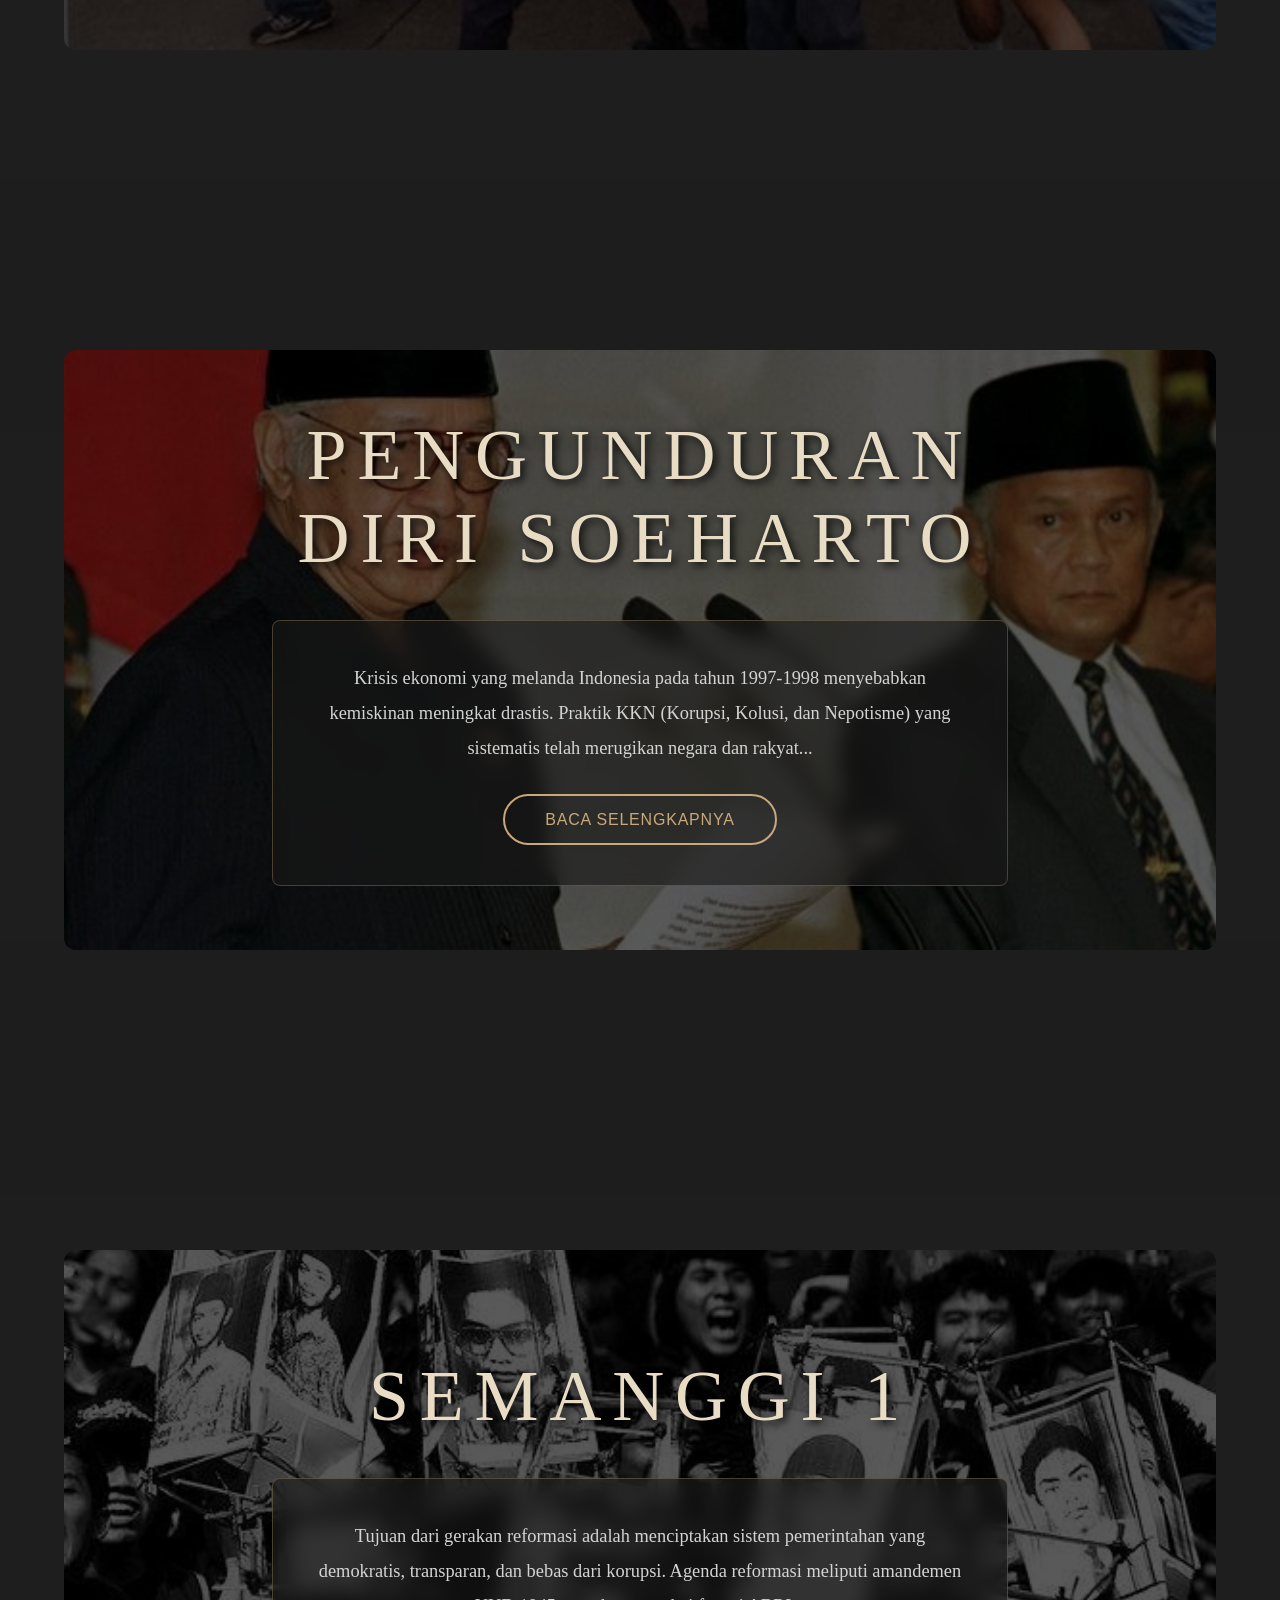
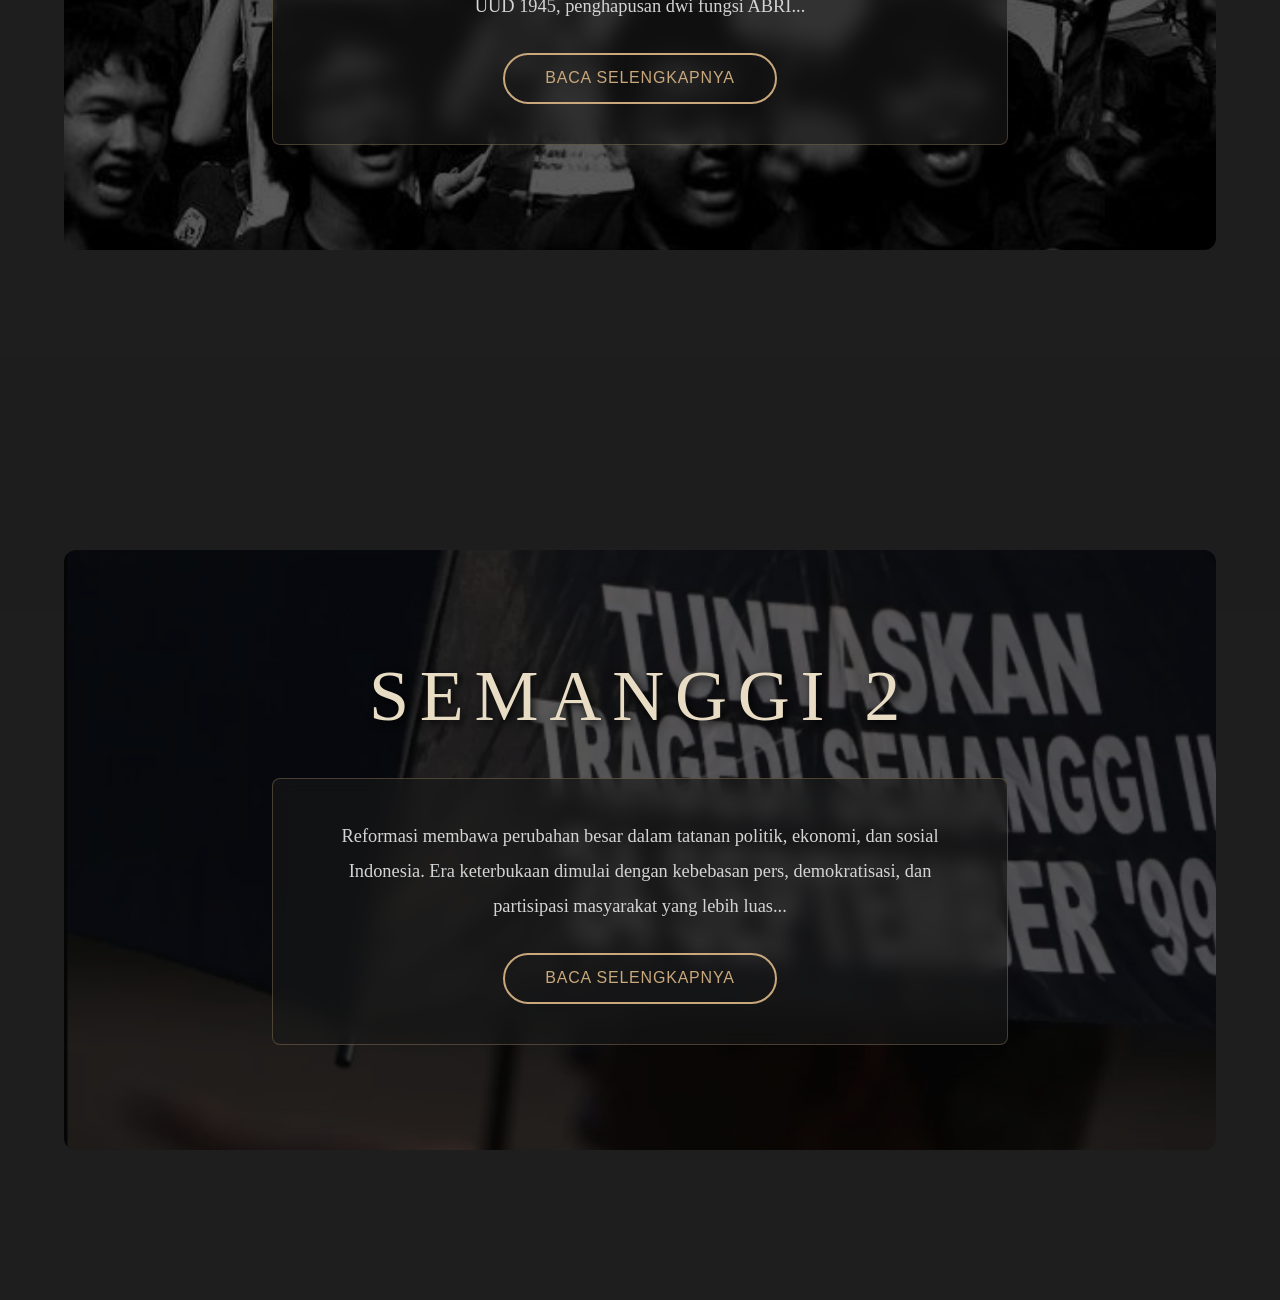
==== commit e499399c: "update" ====
--- a/materi.html
+++ b/materi.html
@@ -31,10 +31,10 @@
             <div class="section-bg-overlay"></div>
             <div class="section-content-wrapper-new layout-style-overlay">
                 <div class="image-background-overlay">
-                    <img src="soeharto.png" alt="Background">
-                </div>
-                <div class="content-centered-overlay">
-                    <h1 class="section-title-overlay">BACKGROUND</h1>
+                    <img src="trisakti.png" alt="Background">
+                </div>
+                <div class="content-centered-overlay">
+                    <h1 class="section-title-overlay">TRAGEDI TRISAKTI</h1>
                     <div class="text-preview text-overlay" onclick="openPopup('popup1')">
                         <p>Latar belakang Reformasi Indonesia dimulai dari krisis ekonomi 1997 yang memicu ketidakpuasan masyarakat terhadap pemerintahan Orde Baru. Krisis moneter melanda Asia Tenggara dan menyebabkan nilai tukar rupiah anjlok drastis...</p>
                         <button class="read-more-btn">Baca Selengkapnya</button>
@@ -48,10 +48,10 @@
             <div class="section-bg-overlay"></div>
             <div class="section-content-wrapper-new layout-style-overlay">
                 <div class="image-background-overlay">
-                    <img src="kerusuhan.png" alt="Project Process">
-                </div>
-                <div class="content-centered-overlay">
-                    <h1 class="section-title-overlay">PROJECT PROCESS</h1>
+                    <img src="kerusuhan mei.png" alt="Project Process">
+                </div>
+                <div class="content-centered-overlay">
+                    <h1 class="section-title-overlay">KERUSUHAN MEI</h1>
                     <div class="text-preview text-overlay" onclick="openPopup('popup2')">
                         <p>Proses reformasi melibatkan berbagai aksi demonstrasi mahasiswa dan masyarakat yang menuntut perubahan sistem pemerintahan. Demonstrasi besar-besaran terjadi di berbagai kota besar di Indonesia...</p>
                         <button class="read-more-btn">Baca Selengkapnya</button>
@@ -65,10 +65,10 @@
             <div class="section-bg-overlay"></div>
             <div class="section-content-wrapper-new layout-style-overlay">
                 <div class="image-background-overlay">
-                    <img src="demo.png" alt="Problem Identification">
-                </div>
-                <div class="content-centered-overlay">
-                    <h1 class="section-title-overlay">PROBLEM IDENTIFICATION</h1>
+                    <img src="pengunduran.png" alt="Problem Identification">
+                </div>
+                <div class="content-centered-overlay">
+                    <h1 class="section-title-overlay">PENGUNDURAN DIRI SOEHARTO</h1>
                     <div class="text-preview text-overlay" onclick="openPopup('popup3')">
                         <p>Krisis ekonomi yang melanda Indonesia pada tahun 1997-1998 menyebabkan kemiskinan meningkat drastis. Praktik KKN (Korupsi, Kolusi, dan Nepotisme) yang sistematis telah merugikan negara dan rakyat...</p>
                         <button class="read-more-btn">Baca Selengkapnya</button>
@@ -82,10 +82,10 @@
             <div class="section-bg-overlay"></div>
             <div class="section-content-wrapper-new layout-style-overlay">
                 <div class="image-background-overlay">
-                    <img src="koran.png" alt="Project Objectives">
-                </div>
-                <div class="content-centered-overlay">
-                    <h1 class="section-title-overlay">PROJECT OBJECTIVES</h1>
+                    <img src="semanggi 1.png" alt="Project Objectives">
+                </div>
+                <div class="content-centered-overlay">
+                    <h1 class="section-title-overlay">SEMANGGI 1</h1>
                     <div class="text-preview text-overlay" onclick="openPopup('popup4')">
                         <p>Tujuan dari gerakan reformasi adalah menciptakan sistem pemerintahan yang demokratis, transparan, dan bebas dari korupsi. Agenda reformasi meliputi amandemen UUD 1945, penghapusan dwi fungsi ABRI...</p>
                         <button class="read-more-btn">Baca Selengkapnya</button>
@@ -99,10 +99,10 @@
             <div class="section-bg-overlay"></div>
             <div class="section-content-wrapper-new layout-style-overlay">
                 <div class="image-background-overlay">
-                    <img src="rapat.png" alt="Dampak Reformasi">
-                </div>
-                <div class="content-centered-overlay">
-                    <h1 class="section-title-overlay">DAMPAK REFORMASI</h1>
+                    <img src="semanggi 2.png" alt="Dampak Reformasi">
+                </div>
+                <div class="content-centered-overlay">
+                    <h1 class="section-title-overlay">SEMANGGI 2</h1>
                     <div class="text-preview text-overlay" onclick="openPopup('popup5')">
                         <p>Reformasi membawa perubahan besar dalam tatanan politik, ekonomi, dan sosial Indonesia. Era keterbukaan dimulai dengan kebebasan pers, demokratisasi, dan partisipasi masyarakat yang lebih luas...</p>
                         <button class="read-more-btn">Baca Selengkapnya</button>
--- a/css/materi.css
+++ b/css/materi.css
@@ -333,14 +333,16 @@
 }
 
 .popup-image {
-    flex: 1;
-    max-width: 400px;
+    flex: 0 0 350px;
+    max-width: 350px;
 }
 
 .popup-image img {
     width: 100%;
-    height: auto;
+    height: 500px;
+    object-fit: cover;
     border-radius: 8px;
+    border: 3px solid #c9a87c;
     box-shadow: 0 10px 30px rgba(0, 0, 0, 0.5);
 }
 
--- a/css/section-project.css
+++ b/css/section-project.css
@@ -1,4 +1,4 @@
-/* Section 2 & 5: Project Process/Objectives Layout */
+/* Section 2 & 4: Project Process/Objectives Layout */
 .section-project-process,
 .section-project-objectives {
     transition: opacity 0.5s ease;
@@ -9,7 +9,7 @@
     gap: 4rem;
     max-width: 1400px;
     width: 100%;
-    align-items: stretch;
+    align-items: center;
     position: relative;
     z-index: 1;
 }
@@ -33,7 +33,8 @@
 
 .section-image-left {
     width: 100%;
-    flex: 1;
+    max-width: 400px;
+    height: 500px;
     border: 3px solid #c9a87c;
     border-radius: 8px;
     overflow: hidden;
@@ -60,10 +61,6 @@
     background-color: rgba(26, 26, 26, 0.6);
     backdrop-filter: blur(10px);
     transition: all 0.3s ease;
-    height: 100%;
-    display: flex;
-    flex-direction: column;
-    justify-content: center;
 }
 
 .section-text-box:hover {
--- a/css/section-problem.css
+++ b/css/section-problem.css
@@ -27,6 +27,8 @@
     background-color: rgba(26, 26, 26, 0.7);
     backdrop-filter: blur(10px);
     transition: all 0.3s ease;
+    display: flex;
+    flex-direction: column;
 }
 
 .problem-card:hover {
@@ -34,6 +36,28 @@
     border-color: #d4b896;
     box-shadow: 0 10px 30px rgba(0, 0, 0, 0.6);
     transform: translateY(-5px);
+}
+
+.problem-card-image {
+    width: 100%;
+    height: 300px;
+    border: 2px solid #c9a87c;
+    border-radius: 8px;
+    overflow: hidden;
+    margin-bottom: 1.5rem;
+    transition: all 0.3s ease;
+}
+
+.problem-card-image:hover {
+    transform: scale(1.02);
+    box-shadow: 0 5px 20px rgba(0, 0, 0, 0.5);
+}
+
+.problem-card-image img {
+    width: 100%;
+    height: 100%;
+    object-fit: cover;
+    display: block;
 }
 
 .problem-card-title {
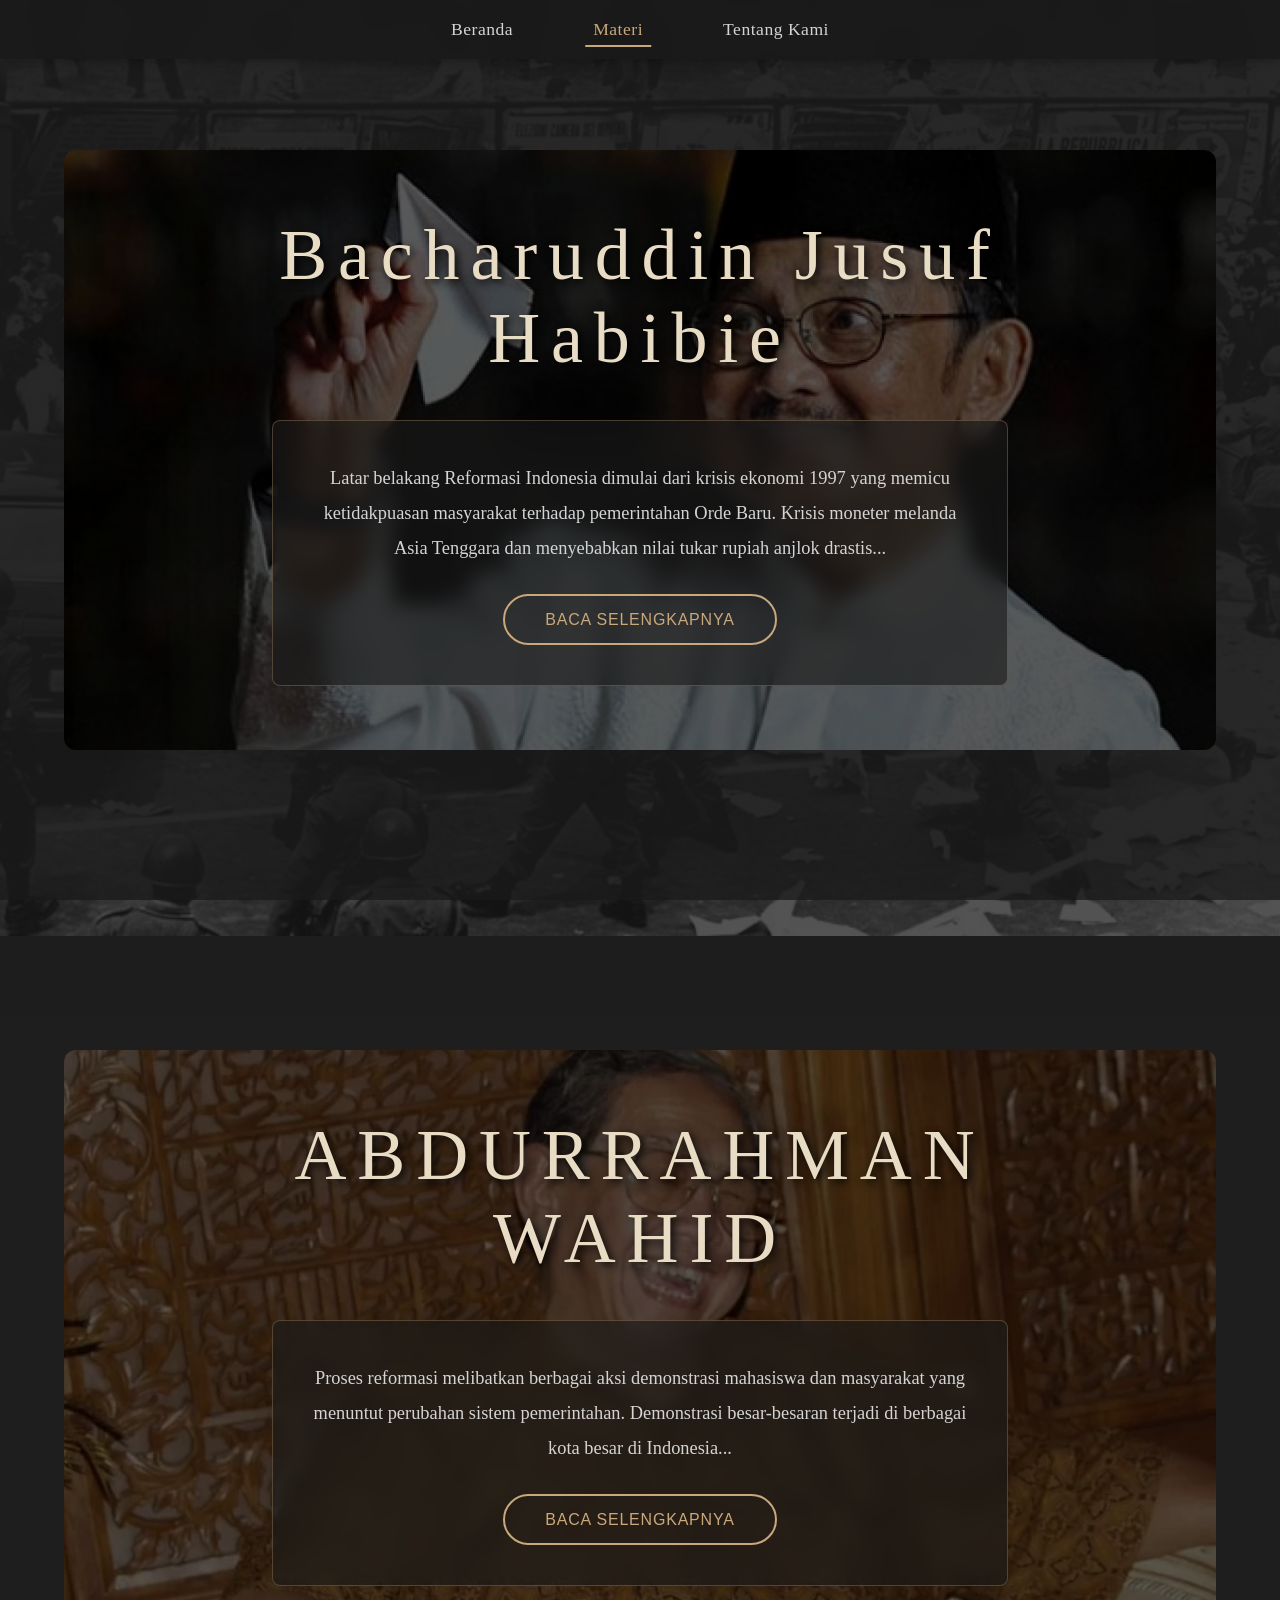
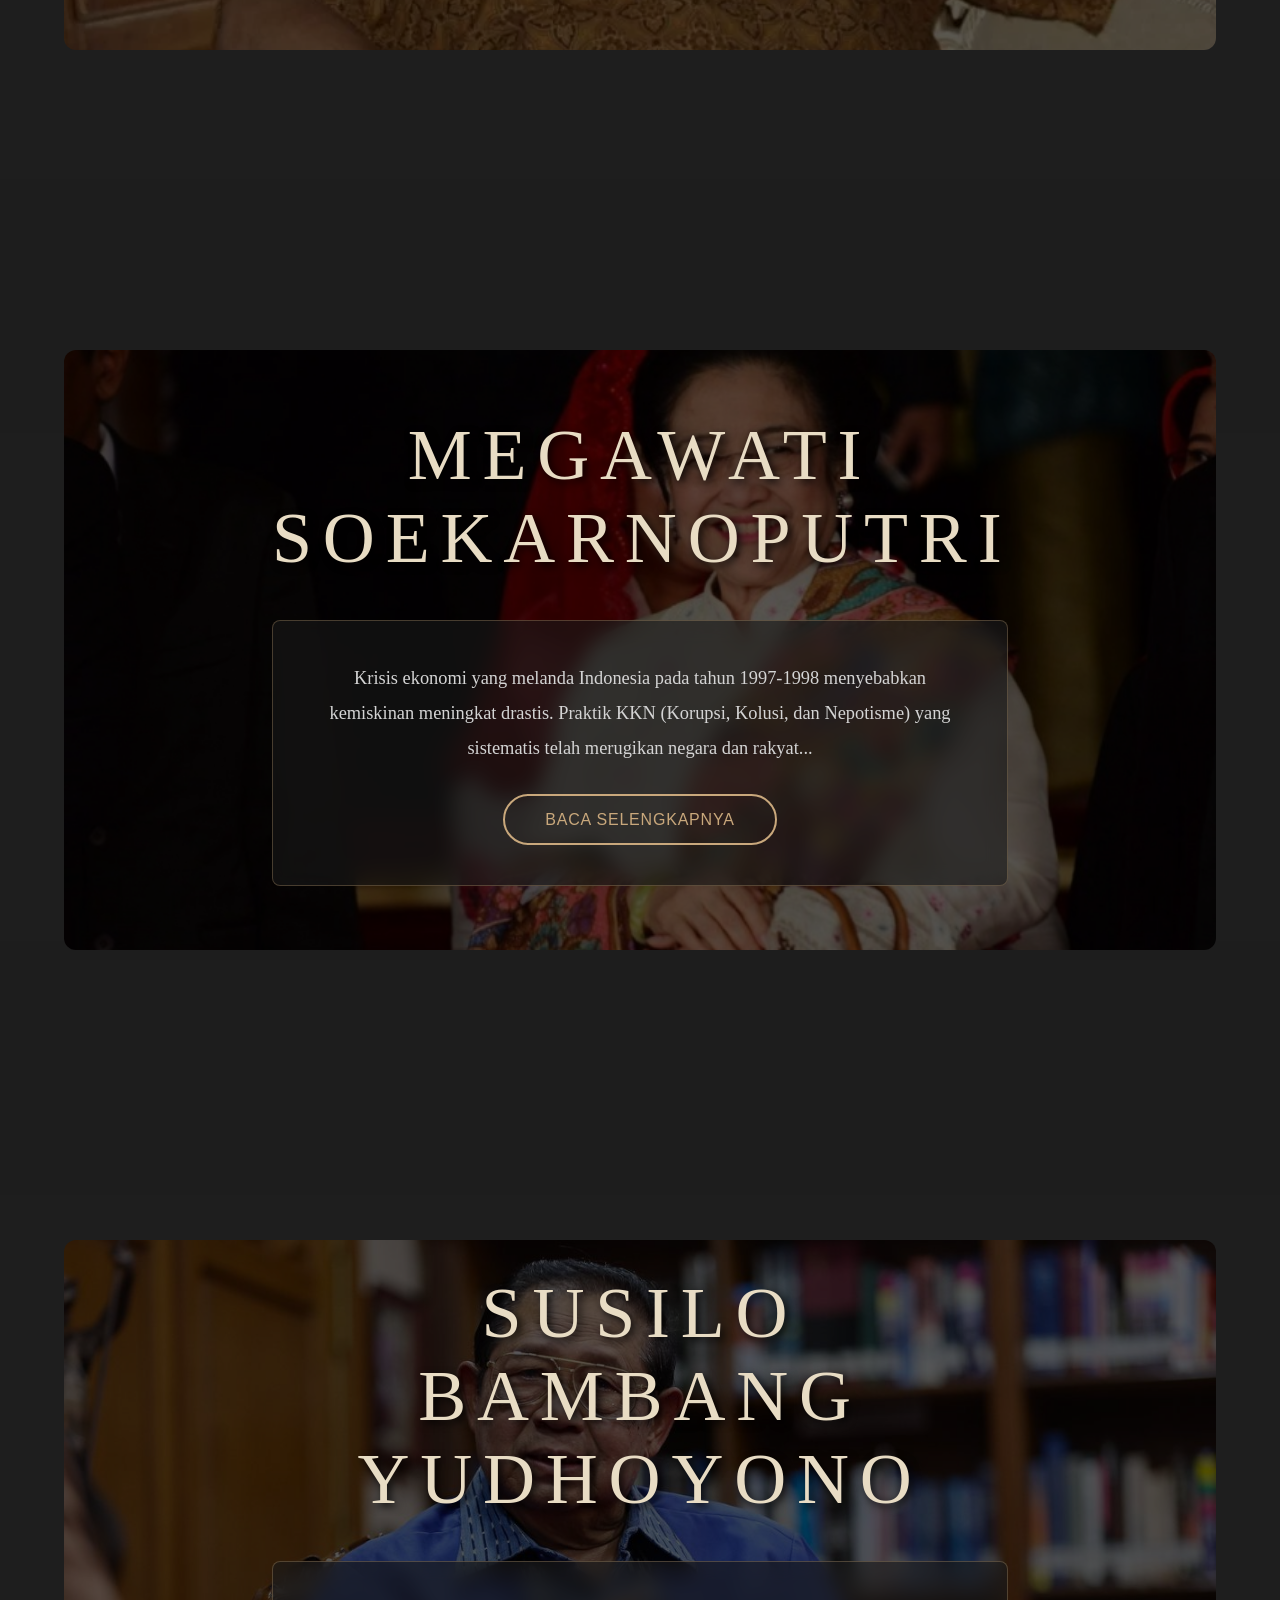
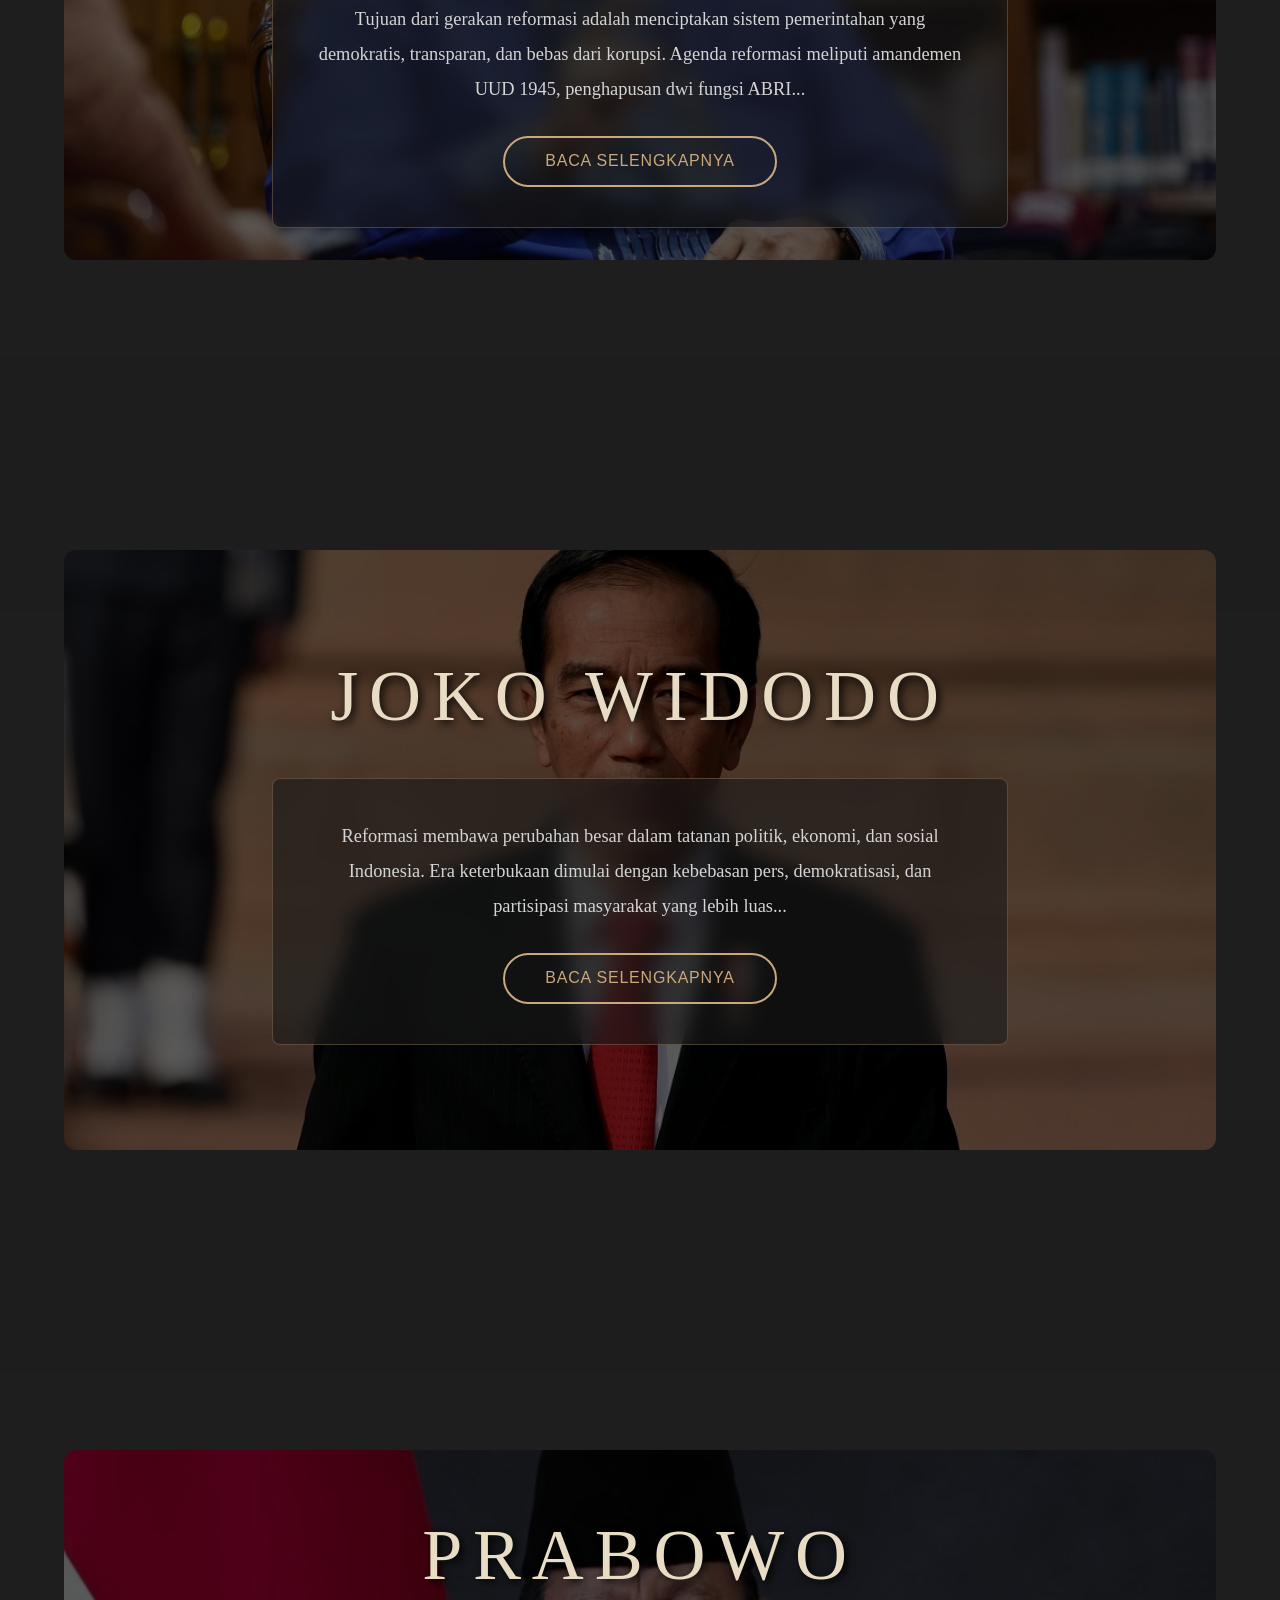
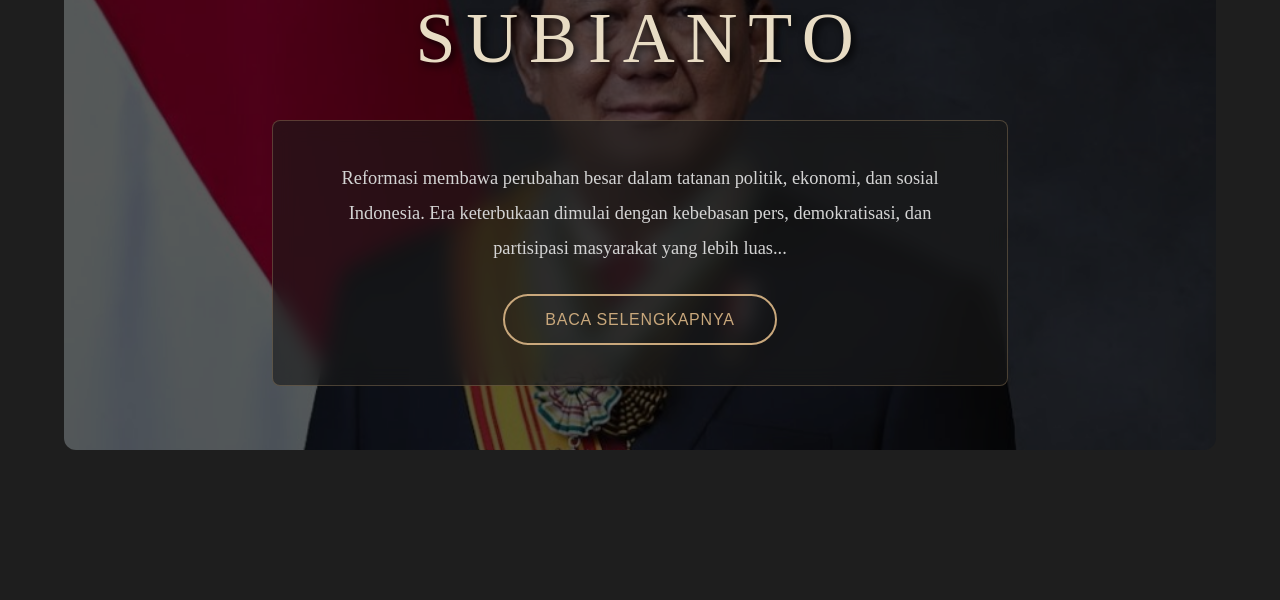
==== commit 97b1f2b4: "auauau" ====
--- a/materi.html
+++ b/materi.html
@@ -31,10 +31,10 @@
             <div class="section-bg-overlay"></div>
             <div class="section-content-wrapper-new layout-style-overlay">
                 <div class="image-background-overlay">
-                    <img src="trisakti.png" alt="Background">
-                </div>
-                <div class="content-centered-overlay">
-                    <h1 class="section-title-overlay">TRAGEDI TRISAKTI</h1>
+                    <img src="bj habibi.png" alt="Background">
+                </div>
+                <div class="content-centered-overlay">
+                    <h1 class="section-title-overlay">Bacharuddin Jusuf Habibie</h1>
                     <div class="text-preview text-overlay" onclick="openPopup('popup1')">
                         <p>Latar belakang Reformasi Indonesia dimulai dari krisis ekonomi 1997 yang memicu ketidakpuasan masyarakat terhadap pemerintahan Orde Baru. Krisis moneter melanda Asia Tenggara dan menyebabkan nilai tukar rupiah anjlok drastis...</p>
                         <button class="read-more-btn">Baca Selengkapnya</button>
@@ -48,10 +48,10 @@
             <div class="section-bg-overlay"></div>
             <div class="section-content-wrapper-new layout-style-overlay">
                 <div class="image-background-overlay">
-                    <img src="kerusuhan mei.png" alt="Project Process">
-                </div>
-                <div class="content-centered-overlay">
-                    <h1 class="section-title-overlay">KERUSUHAN MEI</h1>
+                    <img src="gusdur.png" alt="Project Process">
+                </div>
+                <div class="content-centered-overlay">
+                    <h1 class="section-title-overlay">ABDURRAHMAN WAHID</h1>
                     <div class="text-preview text-overlay" onclick="openPopup('popup2')">
                         <p>Proses reformasi melibatkan berbagai aksi demonstrasi mahasiswa dan masyarakat yang menuntut perubahan sistem pemerintahan. Demonstrasi besar-besaran terjadi di berbagai kota besar di Indonesia...</p>
                         <button class="read-more-btn">Baca Selengkapnya</button>
@@ -65,10 +65,10 @@
             <div class="section-bg-overlay"></div>
             <div class="section-content-wrapper-new layout-style-overlay">
                 <div class="image-background-overlay">
-                    <img src="pengunduran.png" alt="Problem Identification">
-                </div>
-                <div class="content-centered-overlay">
-                    <h1 class="section-title-overlay">PENGUNDURAN DIRI SOEHARTO</h1>
+                    <img src="mega.png" alt="Problem Identification">
+                </div>
+                <div class="content-centered-overlay">
+                    <h1 class="section-title-overlay">MEGAWATI SOEKARNOPUTRI</h1>
                     <div class="text-preview text-overlay" onclick="openPopup('popup3')">
                         <p>Krisis ekonomi yang melanda Indonesia pada tahun 1997-1998 menyebabkan kemiskinan meningkat drastis. Praktik KKN (Korupsi, Kolusi, dan Nepotisme) yang sistematis telah merugikan negara dan rakyat...</p>
                         <button class="read-more-btn">Baca Selengkapnya</button>
@@ -82,10 +82,10 @@
             <div class="section-bg-overlay"></div>
             <div class="section-content-wrapper-new layout-style-overlay">
                 <div class="image-background-overlay">
-                    <img src="semanggi 1.png" alt="Project Objectives">
-                </div>
-                <div class="content-centered-overlay">
-                    <h1 class="section-title-overlay">SEMANGGI 1</h1>
+                    <img src="sby.png" alt="Project Objectives">
+                </div>
+                <div class="content-centered-overlay">
+                    <h1 class="section-title-overlay">SUSILO BAMBANG YUDHOYONO</h1>
                     <div class="text-preview text-overlay" onclick="openPopup('popup4')">
                         <p>Tujuan dari gerakan reformasi adalah menciptakan sistem pemerintahan yang demokratis, transparan, dan bebas dari korupsi. Agenda reformasi meliputi amandemen UUD 1945, penghapusan dwi fungsi ABRI...</p>
                         <button class="read-more-btn">Baca Selengkapnya</button>
@@ -99,10 +99,27 @@
             <div class="section-bg-overlay"></div>
             <div class="section-content-wrapper-new layout-style-overlay">
                 <div class="image-background-overlay">
-                    <img src="semanggi 2.png" alt="Dampak Reformasi">
-                </div>
-                <div class="content-centered-overlay">
-                    <h1 class="section-title-overlay">SEMANGGI 2</h1>
+                    <img src="jokowi.png" alt="Dampak Reformasi">
+                </div>
+                <div class="content-centered-overlay">
+                    <h1 class="section-title-overlay">JOKO WIDODO</h1>
+                    <div class="text-preview text-overlay" onclick="openPopup('popup5')">
+                        <p>Reformasi membawa perubahan besar dalam tatanan politik, ekonomi, dan sosial Indonesia. Era keterbukaan dimulai dengan kebebasan pers, demokratisasi, dan partisipasi masyarakat yang lebih luas...</p>
+                        <button class="read-more-btn">Baca Selengkapnya</button>
+                    </div>
+                </div>
+            </div>
+        </section>
+
+         <!-- Section 6: Dampak Reformasi - Layout Overlay -->
+        <section class="section-dampak">
+            <div class="section-bg-overlay"></div>
+            <div class="section-content-wrapper-new layout-style-overlay">
+                <div class="image-background-overlay">
+                    <img src="prabowo.png" alt="Dampak Reformasi">
+                </div>
+                <div class="content-centered-overlay">
+                    <h1 class="section-title-overlay">PRABOWO SUBIANTO</h1>
                     <div class="text-preview text-overlay" onclick="openPopup('popup5')">
                         <p>Reformasi membawa perubahan besar dalam tatanan politik, ekonomi, dan sosial Indonesia. Era keterbukaan dimulai dengan kebebasan pers, demokratisasi, dan partisipasi masyarakat yang lebih luas...</p>
                         <button class="read-more-btn">Baca Selengkapnya</button>
--- a/css/base.css
+++ b/css/base.css
@@ -3,6 +3,10 @@
     margin: 0;
     padding: 0;
     box-sizing: border-box;
+}
+
+html {
+    scroll-behavior: smooth;
 }
 
 body {
@@ -15,7 +19,6 @@
     background-repeat: no-repeat;
     color: #f5f5f5;
     overflow-x: hidden;
-    scroll-behavior: smooth;
 }
 
 /* Animations */
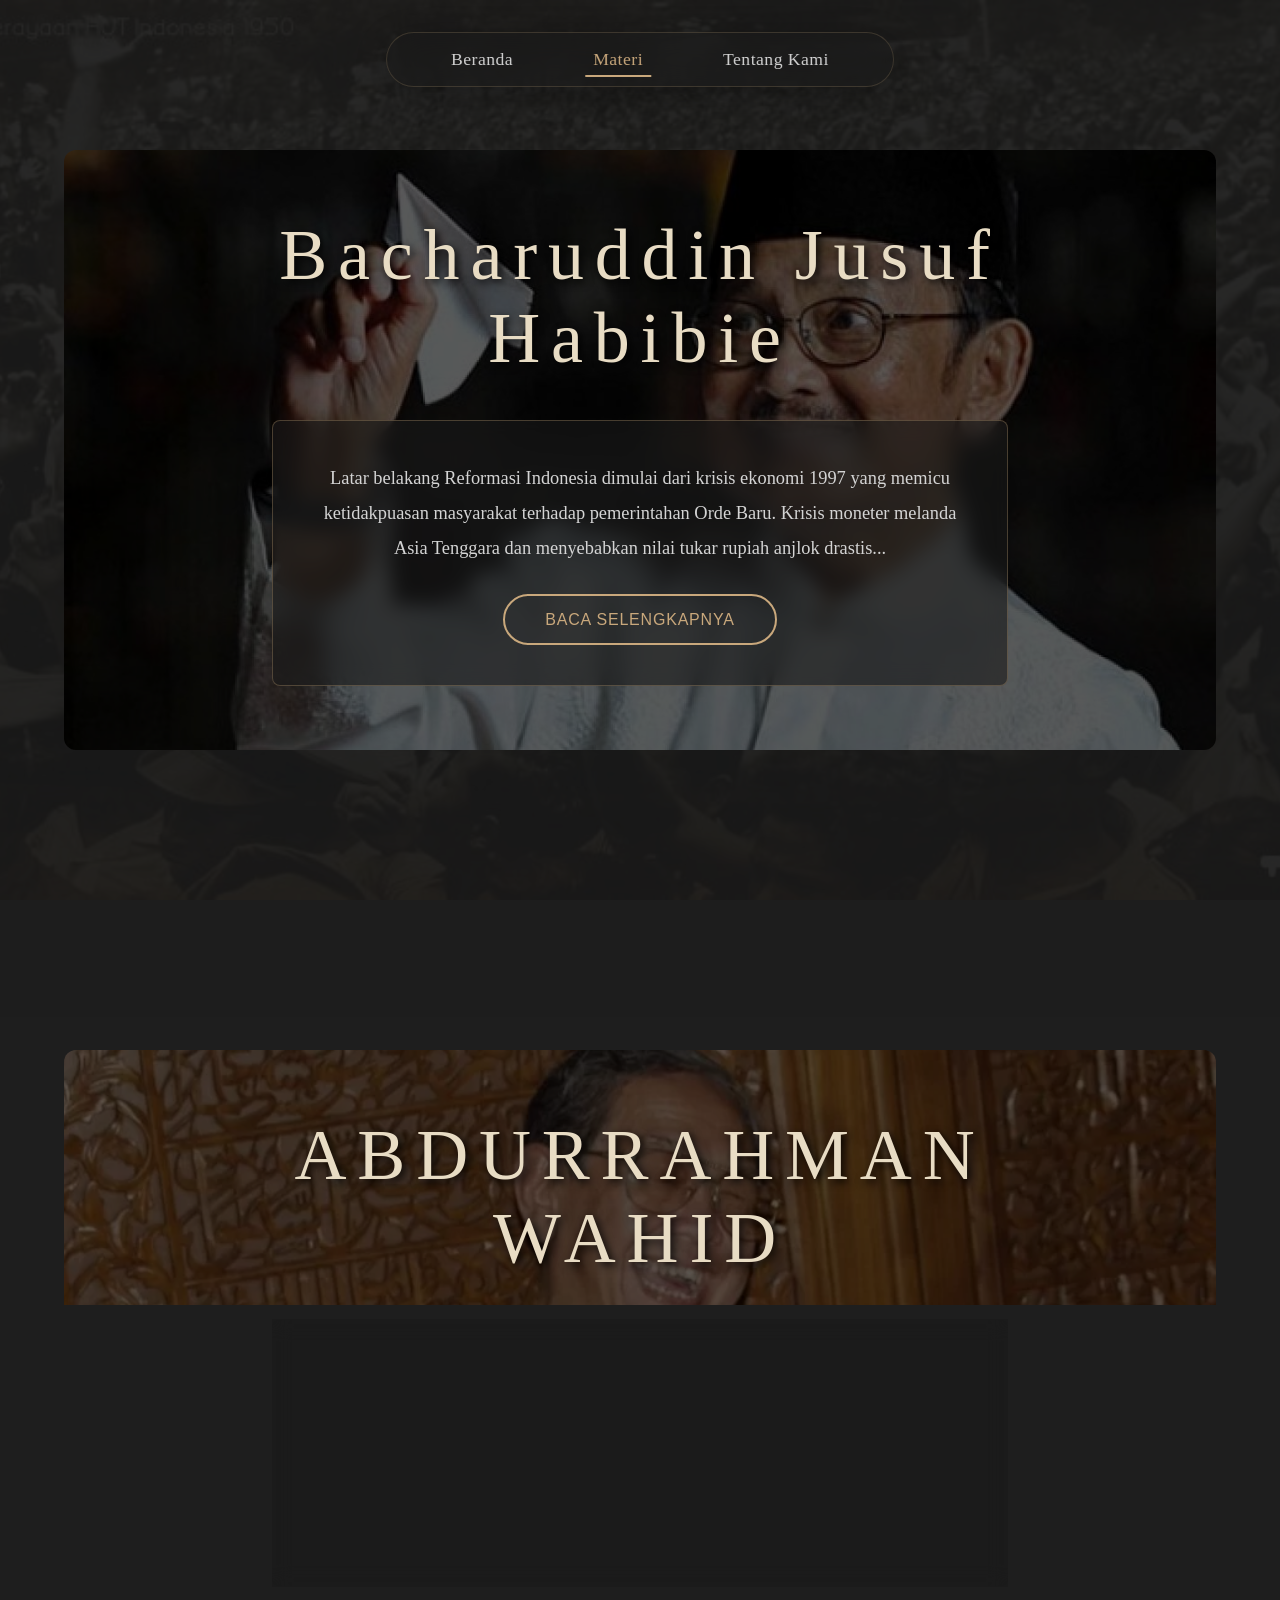
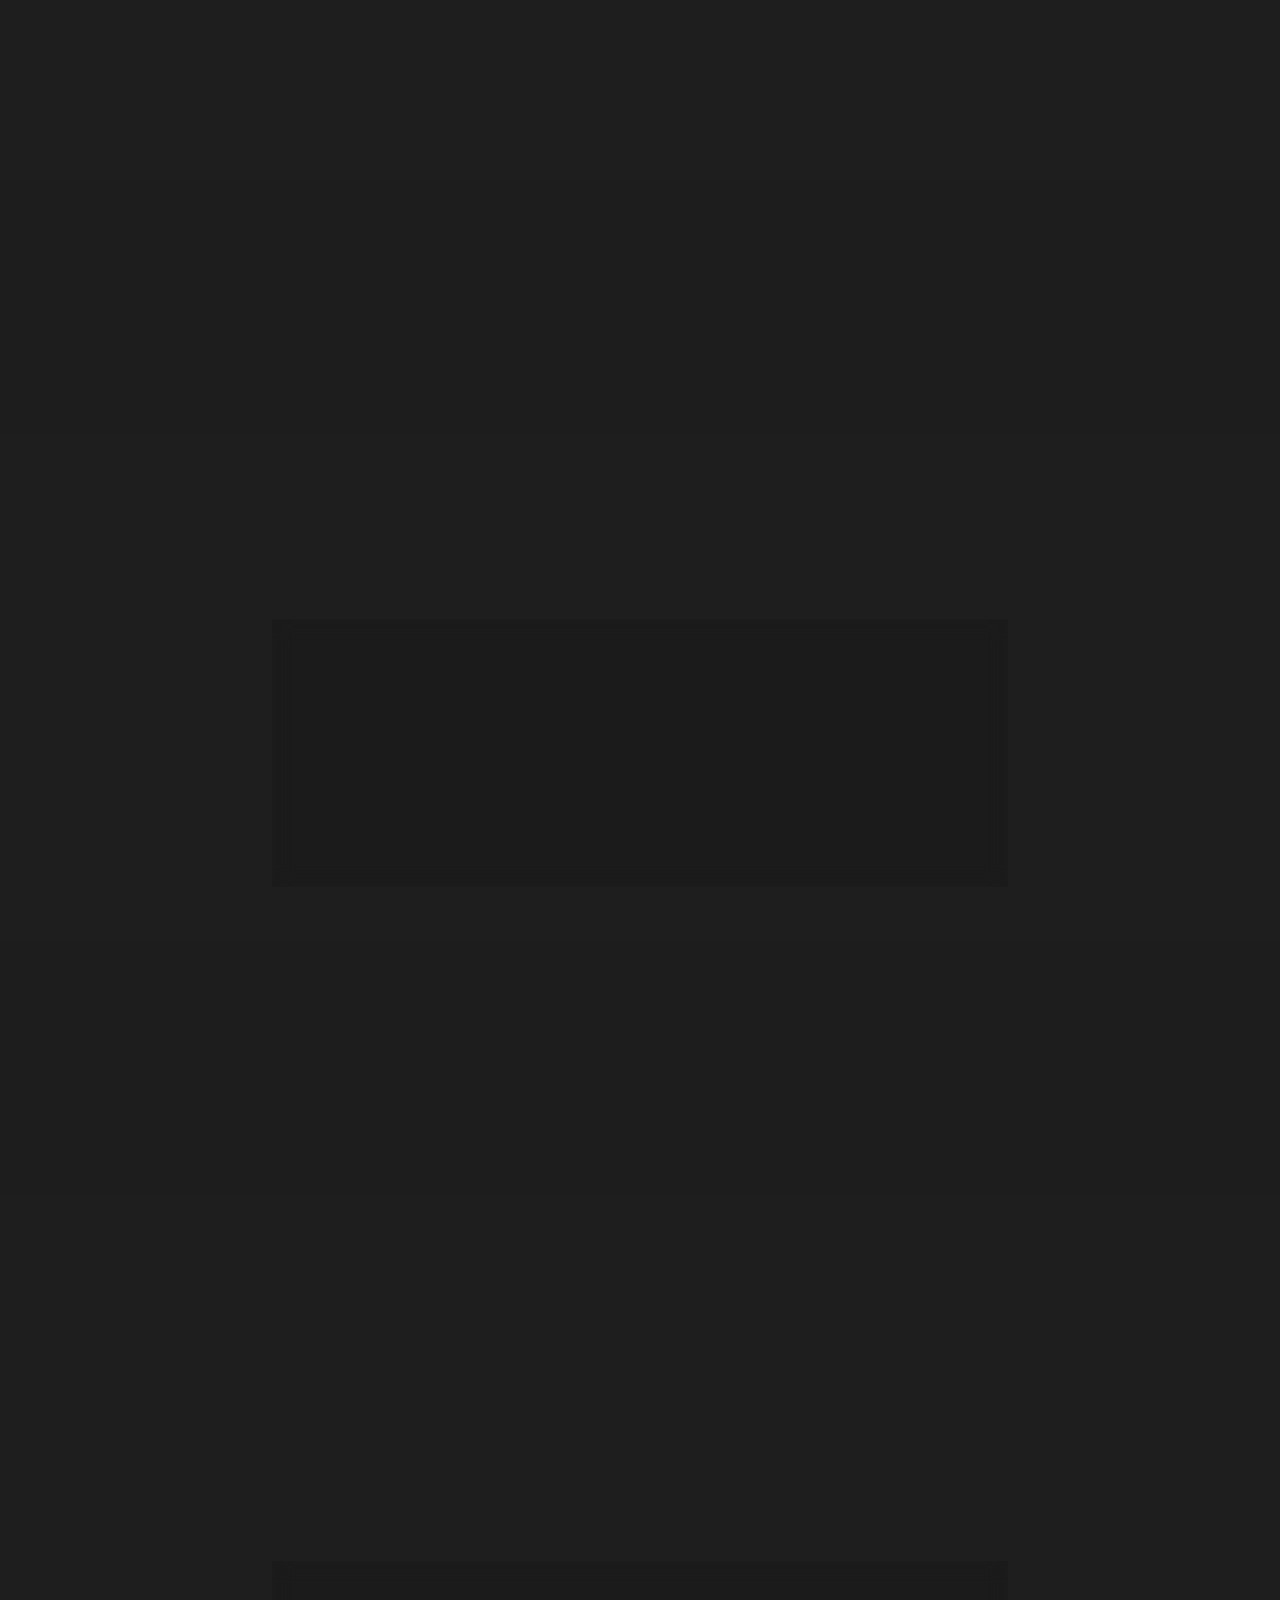
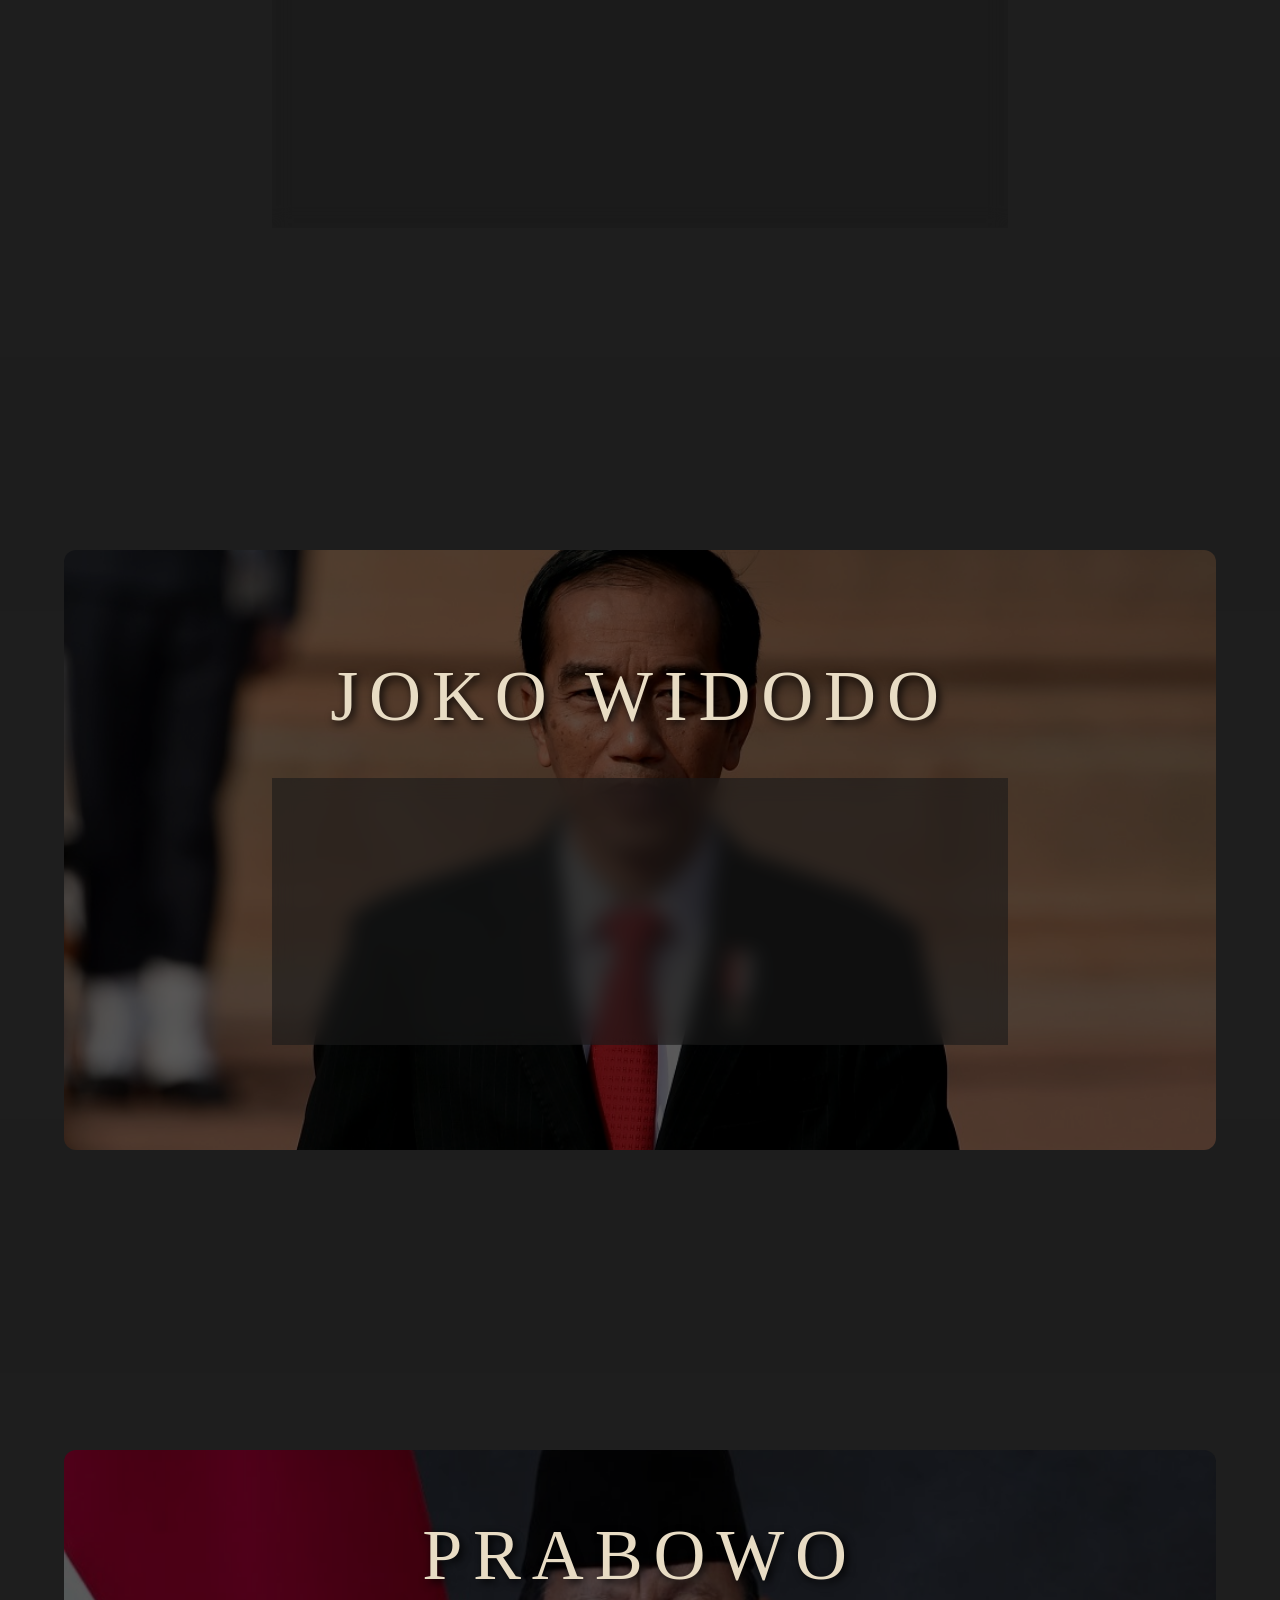
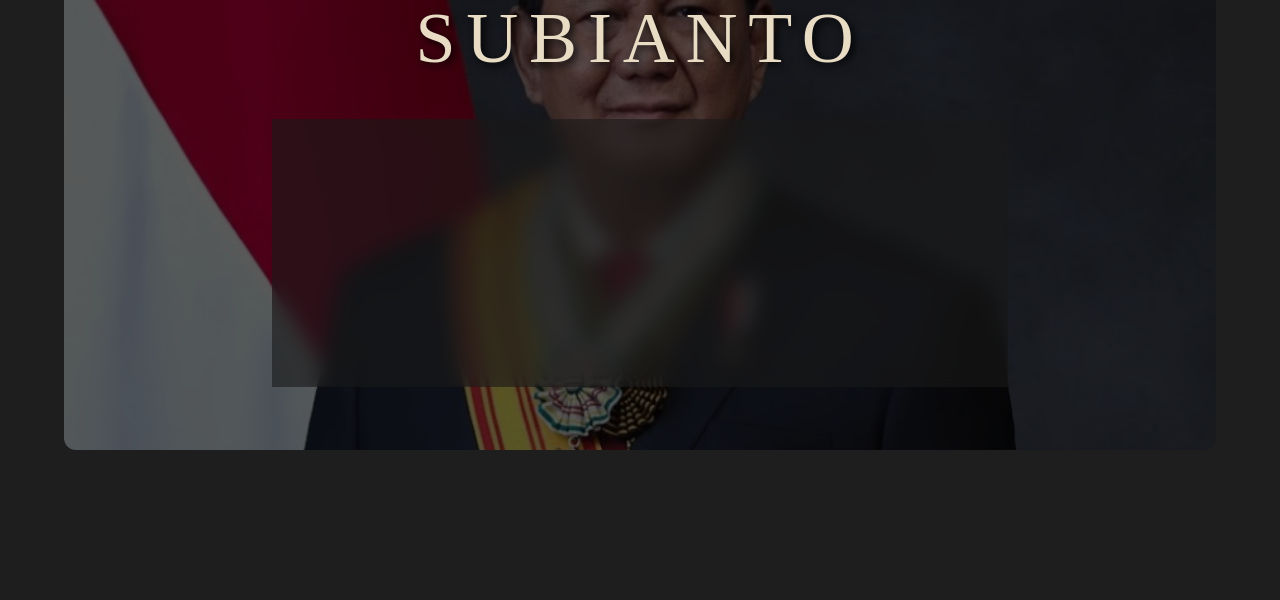
==== commit 7a418710: "update 3" ====
--- a/materi.html
+++ b/materi.html
@@ -31,7 +31,7 @@
             <div class="section-bg-overlay"></div>
             <div class="section-content-wrapper-new layout-style-overlay">
                 <div class="image-background-overlay">
-                    <img src="bj habibi.png" alt="Background">
+                    <img src="images/bj habibi.png" alt="Background">
                 </div>
                 <div class="content-centered-overlay">
                     <h1 class="section-title-overlay">Bacharuddin Jusuf Habibie</h1>
@@ -48,7 +48,7 @@
             <div class="section-bg-overlay"></div>
             <div class="section-content-wrapper-new layout-style-overlay">
                 <div class="image-background-overlay">
-                    <img src="gusdur.png" alt="Project Process">
+                    <img src="images/gusdur.png" alt="Project Process">
                 </div>
                 <div class="content-centered-overlay">
                     <h1 class="section-title-overlay">ABDURRAHMAN WAHID</h1>
@@ -65,7 +65,7 @@
             <div class="section-bg-overlay"></div>
             <div class="section-content-wrapper-new layout-style-overlay">
                 <div class="image-background-overlay">
-                    <img src="mega.png" alt="Problem Identification">
+                    <img src="images/mega.png" alt="Problem Identification">
                 </div>
                 <div class="content-centered-overlay">
                     <h1 class="section-title-overlay">MEGAWATI SOEKARNOPUTRI</h1>
@@ -82,7 +82,7 @@
             <div class="section-bg-overlay"></div>
             <div class="section-content-wrapper-new layout-style-overlay">
                 <div class="image-background-overlay">
-                    <img src="sby.png" alt="Project Objectives">
+                    <img src="images/sby.png" alt="Project Objectives">
                 </div>
                 <div class="content-centered-overlay">
                     <h1 class="section-title-overlay">SUSILO BAMBANG YUDHOYONO</h1>
@@ -99,7 +99,7 @@
             <div class="section-bg-overlay"></div>
             <div class="section-content-wrapper-new layout-style-overlay">
                 <div class="image-background-overlay">
-                    <img src="jokowi.png" alt="Dampak Reformasi">
+                    <img src="images/jokowi.png" alt="Dampak Reformasi">
                 </div>
                 <div class="content-centered-overlay">
                     <h1 class="section-title-overlay">JOKO WIDODO</h1>
@@ -111,17 +111,17 @@
             </div>
         </section>
 
-         <!-- Section 6: Dampak Reformasi - Layout Overlay -->
+         <!-- Section 6: Prabowo Subianto - Layout Overlay -->
         <section class="section-dampak">
             <div class="section-bg-overlay"></div>
             <div class="section-content-wrapper-new layout-style-overlay">
                 <div class="image-background-overlay">
-                    <img src="prabowo.png" alt="Dampak Reformasi">
+                    <img src="images/prabowo.png" alt="Prabowo Subianto">
                 </div>
                 <div class="content-centered-overlay">
                     <h1 class="section-title-overlay">PRABOWO SUBIANTO</h1>
-                    <div class="text-preview text-overlay" onclick="openPopup('popup5')">
-                        <p>Reformasi membawa perubahan besar dalam tatanan politik, ekonomi, dan sosial Indonesia. Era keterbukaan dimulai dengan kebebasan pers, demokratisasi, dan partisipasi masyarakat yang lebih luas...</p>
+                    <div class="text-preview text-overlay" onclick="openPopup('popup6')">
+                        <p>Prabowo Subianto menjadi presiden Indonesia setelah memenangkan Pemilu 2024. Pemerintahannya berfokus pada keberlanjutan pembangunan nasional dan penguatan stabilitas negara...</p>
                         <button class="read-more-btn">Baca Selengkapnya</button>
                     </div>
                 </div>
@@ -130,94 +130,211 @@
     </main>
 
     <!-- Popup Modals -->
+    <!-- Popup 1: B.J. Habibie -->
     <div id="popup1" class="popup-overlay">
         <div class="popup-content">
             <span class="close-btn" onclick="closePopup('popup1')">&times;</span>
             <div class="popup-body">
-                <div class="popup-image">
-                    <img src="soeharto.png" alt="Background">
-                </div>
-                <div class="popup-text">
-                    <h2>BACKGROUND</h2>
-                    <p>Latar belakang Reformasi Indonesia dimulai dari krisis ekonomi 1997 yang memicu ketidakpuasan masyarakat terhadap pemerintahan Orde Baru. Krisis moneter yang melanda Asia Tenggara menyebabkan nilai tukar rupiah anjlok drastis, inflasi melonjak, dan banyak perusahaan bangkrut.</p>
-                    <p>Kondisi ekonomi yang memburuk ini memperparah ketidakpuasan rakyat terhadap pemerintahan Soeharto yang telah berkuasa selama 32 tahun. Praktik korupsi, kolusi, dan nepotisme (KKN) yang merajalela, serta pembatasan kebebasan berpendapat dan berorganisasi menjadi pemicu utama gerakan reformasi.</p>
-                    <p>Mahasiswa dan berbagai elemen masyarakat mulai turun ke jalan menuntut reformasi total dalam berbagai aspek kehidupan berbangsa dan bernegara, termasuk reformasi politik, ekonomi, hukum, dan sosial budaya.</p>
-                </div>
-            </div>
-        </div>
-    </div>
-
+                <div class="popup-text">
+                    <h2>B.J. HABIBIE</h2>
+                    <h3>Awal Reformasi dan Transisi Demokrasi</h3>
+                    <p>B.J. Habibie menjadi presiden pertama pada era Reformasi setelah menggantikan Presiden Soeharto. Pada masa pemerintahannya, Indonesia mulai mengalami perubahan besar menuju sistem yang lebih demokratis.</p>
+                    
+                    <h3>Kebijakan penting pada masa Habibie:</h3>
+                    <ul>
+                        <li>Memberikan kebebasan pers</li>
+                        <li>Membuka kebebasan mendirikan partai politik</li>
+                        <li>Menyelenggarakan Pemilu 1999 yang demokratis</li>
+                        <li>Membentuk undang-undang politik baru</li>
+                        <li>Memberikan referendum bagi Timor Timur</li>
+                    </ul>
+                    
+                    <h3>Capaian penting:</h3>
+                    <ul>
+                        <li>Memulai proses Reformasi politik</li>
+                        <li>Mengembalikan kepercayaan internasional terhadap Indonesia</li>
+                        <li>Menjadi pelaksana pemilu demokratis pertama setelah Orde Baru</li>
+                    </ul>
+                    
+                    <p>Habibie juga berupaya memperbaiki kondisi ekonomi Indonesia yang sebelumnya mengalami krisis berat akibat krisis moneter 1998.</p>
+                    
+                    <h3>Masa Peralihan ke Gus Dur</h3>
+                    <p>Setelah Pemilu 1999 dilaksanakan, MPR memilih Abdurrahman Wahid atau Gus Dur sebagai presiden baru Indonesia. Pergantian ini menunjukkan bahwa sistem demokrasi mulai berjalan lebih terbuka karena presiden dipilih melalui proses politik yang lebih demokratis dibanding masa sebelumnya.</p>
+                </div>
+            </div>
+        </div>
+    </div>
+
+    <!-- Popup 2: Abdurrahman Wahid (Gus Dur) -->
     <div id="popup2" class="popup-overlay">
         <div class="popup-content">
             <span class="close-btn" onclick="closePopup('popup2')">&times;</span>
             <div class="popup-body">
-                <div class="popup-image">
-                    <img src="kerusuhan.png" alt="Project Process">
-                </div>
-                <div class="popup-text">
-                    <h2>PROJECT PROCESS</h2>
-                    <p>Proses reformasi melibatkan berbagai aksi demonstrasi mahasiswa dan masyarakat yang menuntut perubahan sistem pemerintahan. Demonstrasi besar-besaran terjadi di berbagai kota besar di Indonesia, terutama di Jakarta.</p>
-                    <p>Puncak gerakan reformasi terjadi pada Mei 1998 ketika ribuan mahasiswa menduduki gedung DPR/MPR menuntut Presiden Soeharto turun dari jabatannya. Tragedi Trisakti pada 12 Mei 1998 yang menewaskan empat mahasiswa menjadi titik balik yang mempercepat proses reformasi.</p>
-                    <p>Tekanan dari berbagai pihak akhirnya memaksa Presiden Soeharto mengumumkan pengunduran dirinya pada 21 Mei 1998, mengakhiri era Orde Baru dan membuka jalan bagi era Reformasi.</p>
-                </div>
-            </div>
-        </div>
-    </div>
-
+                <div class="popup-text">
+                    <h2>ABDURRAHMAN WAHID</h2>
+                    <h3>Demokrasi dan Kebebasan Masyarakat</h3>
+                    <p>Gus Dur dikenal sebagai presiden yang mendukung kebebasan, toleransi, dan keberagaman. Pada masa pemerintahannya, demokrasi Indonesia menjadi lebih terbuka.</p>
+                    
+                    <h3>Kebijakan penting pada masa Gus Dur:</h3>
+                    <ul>
+                        <li>Mengurangi pengaruh militer dalam pemerintahan</li>
+                        <li>Mendukung kebebasan beragama</li>
+                        <li>Membuka hubungan dengan kelompok minoritas</li>
+                        <li>Memberikan kebebasan berpendapat lebih luas</li>
+                    </ul>
+                    
+                    <h3>Capaian penting:</h3>
+                    <ul>
+                        <li>Memperkuat nilai demokrasi dan HAM</li>
+                        <li>Mendorong kehidupan masyarakat yang lebih toleran</li>
+                        <li>Mengurangi dominasi militer dalam politik</li>
+                    </ul>
+                    
+                    <p>Namun, pemerintahannya menghadapi konflik politik dengan DPR dan MPR sehingga Gus Dur diberhentikan pada tahun 2001.</p>
+                    
+                    <h3>Masa Peralihan ke Megawati</h3>
+                    <p>Setelah Gus Dur diberhentikan oleh MPR, jabatan presiden kemudian dilanjutkan oleh wakil presiden saat itu, yaitu Megawati Soekarnoputri. Pergantian ini dilakukan untuk menjaga stabilitas politik dan pemerintahan Indonesia di tengah konflik politik yang terjadi.</p>
+                </div>
+            </div>
+        </div>
+    </div>
+
+    <!-- Popup 3: Megawati Soekarnoputri -->
     <div id="popup3" class="popup-overlay">
         <div class="popup-content">
             <span class="close-btn" onclick="closePopup('popup3')">&times;</span>
             <div class="popup-body">
-                <div class="popup-image">
-                    <img src="demo.png" alt="Problem Identification">
-                </div>
-                <div class="popup-text">
-                    <h2>PROBLEM IDENTIFICATION</h2>
-                    <h3>Krisis Ekonomi</h3>
-                    <p>Krisis ekonomi yang melanda Indonesia pada tahun 1997-1998 menyebabkan kemiskinan meningkat drastis. Banyak perusahaan tutup, PHK massal terjadi, dan daya beli masyarakat menurun tajam. Harga-harga kebutuhan pokok melonjak tinggi sementara pendapatan masyarakat menurun.</p>
-                    <h3>Praktik KKN</h3>
-                    <p>Praktik KKN (Korupsi, Kolusi, dan Nepotisme) yang sistematis dalam pemerintahan Orde Baru telah merugikan negara dan rakyat. Kekayaan negara dikuasai oleh segelintir orang yang dekat dengan kekuasaan, sementara kesenjangan sosial semakin melebar.</p>
-                    <h3>Pembatasan Kebebasan</h3>
-                    <p>Pembatasan kebebasan berpendapat, berorganisasi, dan pers membuat masyarakat tidak memiliki ruang untuk menyampaikan aspirasi. Kritik terhadap pemerintah sering berujung pada tindakan represif.</p>
-                </div>
-            </div>
-        </div>
-    </div>
-
+                <div class="popup-text">
+                    <h2>MEGAWATI SOEKARNOPUTRI</h2>
+                    <h3>Stabilitas Politik dan Pemulihan Ekonomi</h3>
+                    <p>Megawati memimpin Indonesia pada masa pemulihan kondisi politik dan ekonomi setelah berbagai konflik di awal Reformasi.</p>
+                    
+                    <h3>Kebijakan penting pada masa Megawati:</h3>
+                    <ul>
+                        <li>Menjaga stabilitas politik dan keamanan</li>
+                        <li>Memperbaiki kondisi ekonomi nasional</li>
+                        <li>Melanjutkan Reformasi pemerintahan</li>
+                        <li>Mempersiapkan pemilihan presiden langsung</li>
+                    </ul>
+                    
+                    <h3>Capaian penting:</h3>
+                    <ul>
+                        <li>Kondisi ekonomi mulai membaik</li>
+                        <li>Stabilitas negara lebih terjaga</li>
+                        <li>Persiapan demokrasi modern melalui pemilu langsung</li>
+                    </ul>
+                    
+                    <p>Megawati juga memperkuat hubungan Indonesia dengan negara lain untuk meningkatkan kerja sama ekonomi dan investasi.</p>
+                    
+                    <h3>Masa Peralihan ke SBY</h3>
+                    <p>Pada tahun 2004, Indonesia pertama kali melaksanakan pemilihan presiden secara langsung oleh rakyat. Susilo Bambang Yudhoyono atau SBY memenangkan pemilu tersebut dan menjadi presiden pertama hasil pemilihan langsung di Indonesia.</p>
+                </div>
+            </div>
+        </div>
+    </div>
+
+    <!-- Popup 4: Susilo Bambang Yudhoyono (SBY) -->
     <div id="popup4" class="popup-overlay">
         <div class="popup-content">
             <span class="close-btn" onclick="closePopup('popup4')">&times;</span>
             <div class="popup-body">
-                <div class="popup-image">
-                    <img src="koran.png" alt="Project Objectives">
-                </div>
-                <div class="popup-text">
-                    <h2>PROJECT OBJECTIVES</h2>
-                    <p>Tujuan dari gerakan reformasi adalah menciptakan sistem pemerintahan yang demokratis, transparan, dan bebas dari korupsi. Reformasi menuntut perubahan fundamental dalam tata kelola pemerintahan dan kehidupan berbangsa.</p>
-                    <p>Agenda reformasi meliputi: amandemen UUD 1945, penghapusan dwi fungsi ABRI, penegakan supremasi hukum, otonomi daerah, kebebasan pers, dan pemberantasan KKN. Tujuan akhirnya adalah terciptanya Indonesia yang lebih demokratis, adil, dan sejahtera.</p>
-                    <p>Reformasi juga bertujuan untuk memberikan ruang partisipasi yang lebih luas kepada masyarakat dalam proses politik dan pengambilan keputusan, serta menjamin perlindungan hak asasi manusia.</p>
-                </div>
-            </div>
-        </div>
-    </div>
-
+                <div class="popup-text">
+                    <h2>SUSILO BAMBANG YUDHOYONO</h2>
+                    <h3>Demokrasi Modern dan Stabilitas Nasional</h3>
+                    <p>SBY menjadi presiden pertama yang dipilih langsung oleh rakyat. Masa pemerintahannya dikenal dengan perkembangan demokrasi yang lebih stabil dan modern.</p>
+                    
+                    <h3>Kebijakan penting pada masa SBY:</h3>
+                    <ul>
+                        <li>Memperkuat pemberantasan korupsi melalui KPK</li>
+                        <li>Menjaga pertumbuhan ekonomi nasional</li>
+                        <li>Meningkatkan hubungan internasional Indonesia</li>
+                        <li>Mengembangkan pembangunan di berbagai sektor</li>
+                    </ul>
+                    
+                    <h3>Capaian penting:</h3>
+                    <ul>
+                        <li>Demokrasi berjalan lebih stabil</li>
+                        <li>Ekonomi Indonesia mengalami pertumbuhan cukup baik</li>
+                        <li>Indonesia semakin aktif di dunia internasional</li>
+                        <li>Perjanjian damai konflik Aceh berhasil dicapai</li>
+                    </ul>
+                    
+                    <p>Pada masa SBY, perkembangan teknologi informasi dan penggunaan internet mulai berkembang pesat di masyarakat Indonesia.</p>
+                    
+                    <h3>Masa Peralihan ke Jokowi</h3>
+                    <p>Setelah dua periode pemerintahan SBY berakhir, pemilu 2014 dimenangkan oleh Joko Widodo atau Jokowi. Pergantian kepemimpinan ini menunjukkan bahwa demokrasi Indonesia semakin berkembang melalui proses pemilu langsung yang berjalan damai.</p>
+                </div>
+            </div>
+        </div>
+    </div>
+
+    <!-- Popup 5: Joko Widodo (Jokowi) -->
     <div id="popup5" class="popup-overlay">
         <div class="popup-content">
             <span class="close-btn" onclick="closePopup('popup5')">&times;</span>
             <div class="popup-body">
-                <div class="popup-image">
-                    <img src="rapat.png" alt="Dampak Reformasi">
-                </div>
-                <div class="popup-text">
-                    <h2>DAMPAK REFORMASI</h2>
-                    <p>Reformasi membawa perubahan besar dalam tatanan politik, ekonomi, dan sosial Indonesia. Era keterbukaan dimulai dengan kebebasan pers, demokratisasi, dan partisipasi masyarakat yang lebih luas dalam proses politik.</p>
-                    <p>Perubahan signifikan termasuk amandemen UUD 1945 sebanyak empat kali (1999-2002), pemilihan presiden langsung dimulai tahun 2004, otonomi daerah yang memberikan kewenangan lebih besar kepada pemerintah daerah, dan pembentukan lembaga-lembaga baru seperti KPK, Mahkamah Konstitusi, dan Komisi Yudisial.</p>
-                    <p>Namun, reformasi juga menghadapi berbagai tantangan seperti korupsi yang masih merajalela, konflik horizontal di berbagai daerah, dan proses demokratisasi yang belum sepenuhnya matang. Meski demikian, reformasi telah membuka jalan bagi Indonesia menuju sistem pemerintahan yang lebih demokratis dan terbuka.</p>
-                </div>
-            </div>
-        </div>
-    </div>
-
-    <script src="script.js"></script>
+                <div class="popup-text">
+                    <h2>JOKO WIDODO</h2>
+                    <h3>Infrastruktur dan Modernisasi</h3>
+                    <p>Jokowi memimpin Indonesia dengan fokus utama pada pembangunan infrastruktur dan modernisasi layanan publik.</p>
+                    
+                    <h3>Kebijakan penting pada masa Jokowi:</h3>
+                    <ul>
+                        <li>Pembangunan jalan tol dan transportasi umum</li>
+                        <li>Pengembangan teknologi digital</li>
+                        <li>Hilirisasi industri nasional</li>
+                        <li>Pembangunan wilayah di luar Pulau Jawa</li>
+                    </ul>
+                    
+                    <h3>Capaian penting:</h3>
+                    <ul>
+                        <li>Infrastruktur berkembang pesat</li>
+                        <li>Digitalisasi layanan publik meningkat</li>
+                        <li>Pembangunan lebih merata</li>
+                        <li>Indonesia semakin berkembang dalam ekonomi digital</li>
+                    </ul>
+                    
+                    <p>Namun, pemerintahannya juga menghadapi tantangan seperti polarisasi politik dan kritik terhadap demokrasi.</p>
+                    
+                    <h3>Masa Peralihan ke Prabowo</h3>
+                    <p>Setelah berakhirnya masa jabatan Jokowi, pemilu 2024 dimenangkan oleh Prabowo Subianto. Pergantian ini menjadi bagian dari keberlanjutan demokrasi Indonesia pada era Reformasi melalui proses pemilu yang berlangsung secara langsung dan nasional.</p>
+                </div>
+            </div>
+        </div>
+    </div>
+
+    <!-- Popup 6: Prabowo Subianto -->
+    <div id="popup6" class="popup-overlay">
+        <div class="popup-content">
+            <span class="close-btn" onclick="closePopup('popup6')">&times;</span>
+            <div class="popup-body">
+                <div class="popup-text">
+                    <h2>PRABOWO SUBIANTO</h2>
+                    <h3>Melanjutkan Pembangunan dan Stabilitas Nasional</h3>
+                    <p>Prabowo Subianto menjadi presiden Indonesia setelah memenangkan Pemilu 2024. Pemerintahannya berfokus pada keberlanjutan pembangunan nasional dan penguatan stabilitas negara.</p>
+                    
+                    <h3>Kebijakan yang mulai dikembangkan:</h3>
+                    <ul>
+                        <li>Melanjutkan pembangunan infrastruktur nasional</li>
+                        <li>Memperkuat ketahanan pangan dan energi</li>
+                        <li>Pengembangan program makan bergizi gratis</li>
+                        <li>Meningkatkan pertahanan dan keamanan negara</li>
+                    </ul>
+                    
+                    <h3>Capaian awal:</h3>
+                    <ul>
+                        <li>Melanjutkan berbagai program pembangunan sebelumnya</li>
+                        <li>Fokus pada kesejahteraan masyarakat dan pendidikan</li>
+                        <li>Menjaga stabilitas pemerintahan di awal masa jabatan</li>
+                    </ul>
+                    
+                    <p>Pemerintahan Prabowo menjadi bagian lanjutan dari perjalanan panjang era Reformasi Indonesia yang terus berkembang hingga saat ini.</p>
+                </div>
+            </div>
+        </div>
+    </div>
+
+    <script src="js/common.js"></script>
+    <script src="js/materi.js"></script>
 </body>
 </html>
--- a/css/base.css
+++ b/css/base.css
@@ -12,7 +12,7 @@
 body {
     font-family: 'Georgia', serif;
     background-color: #2a2a2a;
-    background-image: url('../bg.png');
+    background-image: url('../images/bg.png');
     background-size: cover;
     background-position: center;
     background-attachment: fixed;
--- a/css/navbar.css
+++ b/css/navbar.css
@@ -1,19 +1,30 @@
 /* Navbar Styles */
 .navbar {
     position: fixed;
-    top: 0;
-    width: 100%;
-    background-color: rgba(26, 26, 26, 0.95);
-    backdrop-filter: blur(10px);
-    padding: 1.2rem 0;
+    top: 2rem;
+    left: 50%;
+    transform: translateX(-50%);
+    width: auto;
+    background-color: rgba(26, 26, 26, 0.6);
+    backdrop-filter: blur(20px);
+    padding: 1rem 3rem;
     z-index: 1000;
-    box-shadow: 0 2px 10px rgba(0, 0, 0, 0.3);
+    border-radius: 50px;
+    box-shadow: 0 8px 32px rgba(0, 0, 0, 0.3);
+    border: 1px solid rgba(201, 168, 124, 0.2);
+    transition: all 0.3s ease;
+}
+
+.navbar:hover {
+    background-color: rgba(26, 26, 26, 0.75);
+    box-shadow: 0 12px 40px rgba(0, 0, 0, 0.4);
+    border-color: rgba(201, 168, 124, 0.3);
 }
 
 .nav-container {
-    max-width: 1200px;
-    margin: 0 auto;
-    padding: 0 2rem;
+    max-width: none;
+    margin: 0;
+    padding: 0;
 }
 
 .nav-menu {
@@ -58,17 +69,45 @@
 
 /* Responsive Navbar */
 @media (max-width: 1024px) {
+    .navbar {
+        top: 1.5rem;
+        padding: 0.9rem 2.5rem;
+    }
+
     .nav-menu {
         gap: 2rem;
     }
 }
 
 @media (max-width: 768px) {
+    .navbar {
+        top: 1rem;
+        padding: 0.8rem 2rem;
+        width: 90%;
+    }
+
     .nav-menu {
         gap: 1.5rem;
     }
 
     .nav-link {
         font-size: 1rem;
+        padding: 0.4rem 0.8rem;
     }
 }
+
+@media (max-width: 480px) {
+    .navbar {
+        padding: 0.7rem 1.5rem;
+        width: 95%;
+    }
+
+    .nav-menu {
+        gap: 1rem;
+    }
+
+    .nav-link {
+        font-size: 0.9rem;
+        padding: 0.3rem 0.6rem;
+    }
+}
--- a/css/materi.css
+++ b/css/materi.css
@@ -291,11 +291,13 @@
     background-color: rgba(26, 26, 26, 0.95);
     border: 2px solid rgba(201, 168, 124, 0.5);
     border-radius: 12px;
-    max-width: 1000px;
+    max-width: 1100px;
+    max-height: 85vh;
     width: 100%;
     position: relative;
     animation: slideUp 0.4s ease;
     box-shadow: 0 20px 60px rgba(0, 0, 0, 0.8);
+    overflow-y: auto;
 }
 
 @keyframes slideUp {
@@ -310,9 +312,11 @@
 }
 
 .close-btn {
-    position: absolute;
+    position: sticky;
     top: 1rem;
-    right: 1.5rem;
+    float: right;
+    margin-right: 1.5rem;
+    margin-top: 1rem;
     font-size: 2.5rem;
     color: #c9a87c;
     cursor: pointer;
@@ -327,28 +331,16 @@
 }
 
 .popup-body {
-    display: flex;
-    gap: 2rem;
     padding: 3rem;
-}
-
-.popup-image {
-    flex: 0 0 350px;
-    max-width: 350px;
-}
-
-.popup-image img {
-    width: 100%;
-    height: 500px;
-    object-fit: cover;
-    border-radius: 8px;
-    border: 3px solid #c9a87c;
-    box-shadow: 0 10px 30px rgba(0, 0, 0, 0.5);
+    padding-top: 1rem;
+    clear: both;
 }
 
 .popup-text {
-    flex: 1;
     color: #d4d4d4;
+    column-count: 2;
+    column-gap: 3rem;
+    column-rule: 1px solid rgba(201, 168, 124, 0.3);
 }
 
 .popup-text h2 {
@@ -356,19 +348,55 @@
     color: #e8dcc4;
     margin-bottom: 1.5rem;
     letter-spacing: 0.05em;
+    column-span: all;
+    text-align: center;
 }
 
 .popup-text h3 {
-    font-size: 1.5rem;
+    font-size: 1.3rem;
     color: #c9a87c;
-    margin-top: 1.5rem;
+    margin-top: 1.2rem;
+    margin-bottom: 0.6rem;
+    break-after: avoid;
+}
+
+.popup-text p {
+    font-size: 0.95rem;
+    line-height: 1.7;
     margin-bottom: 0.8rem;
-}
-
-.popup-text p {
-    font-size: 1.05rem;
-    line-height: 1.8;
-    margin-bottom: 1rem;
+    text-align: justify;
+}
+
+.popup-text ul {
+    margin-bottom: 0.8rem;
+    padding-left: 1.5rem;
+    break-inside: avoid;
+}
+
+.popup-text li {
+    font-size: 0.95rem;
+    line-height: 1.6;
+    margin-bottom: 0.4rem;
+    color: #d4d4d4;
+}
+
+/* Custom scrollbar untuk popup */
+.popup-content::-webkit-scrollbar {
+    width: 8px;
+}
+
+.popup-content::-webkit-scrollbar-track {
+    background: rgba(26, 26, 26, 0.5);
+    border-radius: 10px;
+}
+
+.popup-content::-webkit-scrollbar-thumb {
+    background: #c9a87c;
+    border-radius: 10px;
+}
+
+.popup-content::-webkit-scrollbar-thumb:hover {
+    background: #d4b896;
 }
 
 /* Responsive for New Layout */
@@ -395,13 +423,12 @@
         font-size: 1.05rem;
     }
 
+    .popup-text {
+        column-count: 1;
+    }
+
     .popup-body {
-        flex-direction: column;
         padding: 2rem;
-    }
-
-    .popup-image {
-        max-width: 100%;
     }
 }
 
@@ -435,8 +462,21 @@
         font-size: 0.9rem;
     }
 
+    .popup-text {
+        column-count: 1;
+    }
+
     .popup-text h2 {
         font-size: 2rem;
+    }
+
+    .popup-text h3 {
+        font-size: 1.2rem;
+    }
+
+    .popup-text p,
+    .popup-text li {
+        font-size: 0.9rem;
     }
 
     .popup-body {
@@ -462,4 +502,16 @@
         padding: 0.7rem 1.5rem;
         font-size: 0.85rem;
     }
-}
+
+    .popup-content {
+        max-height: 90vh;
+    }
+
+    .popup-body {
+        padding: 1rem;
+    }
+
+    .popup-text h2 {
+        font-size: 1.8rem;
+    }
+}
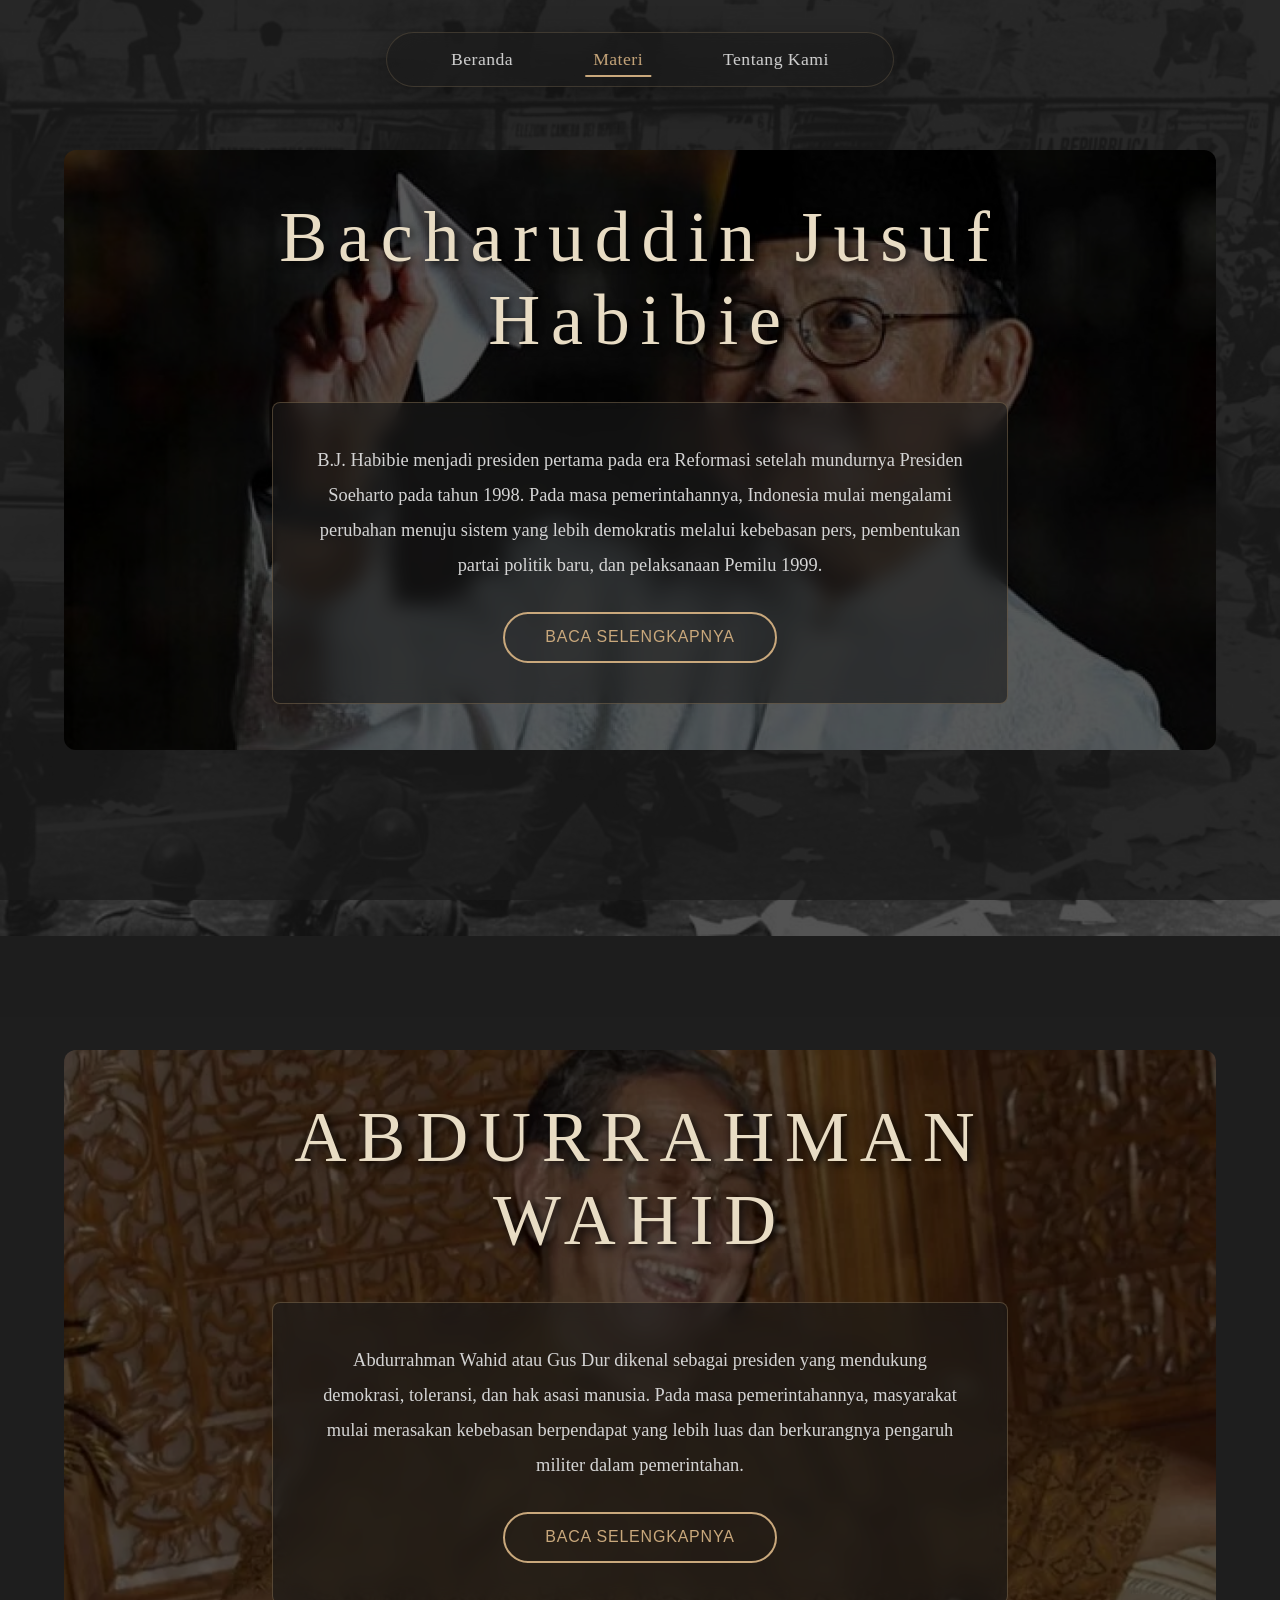
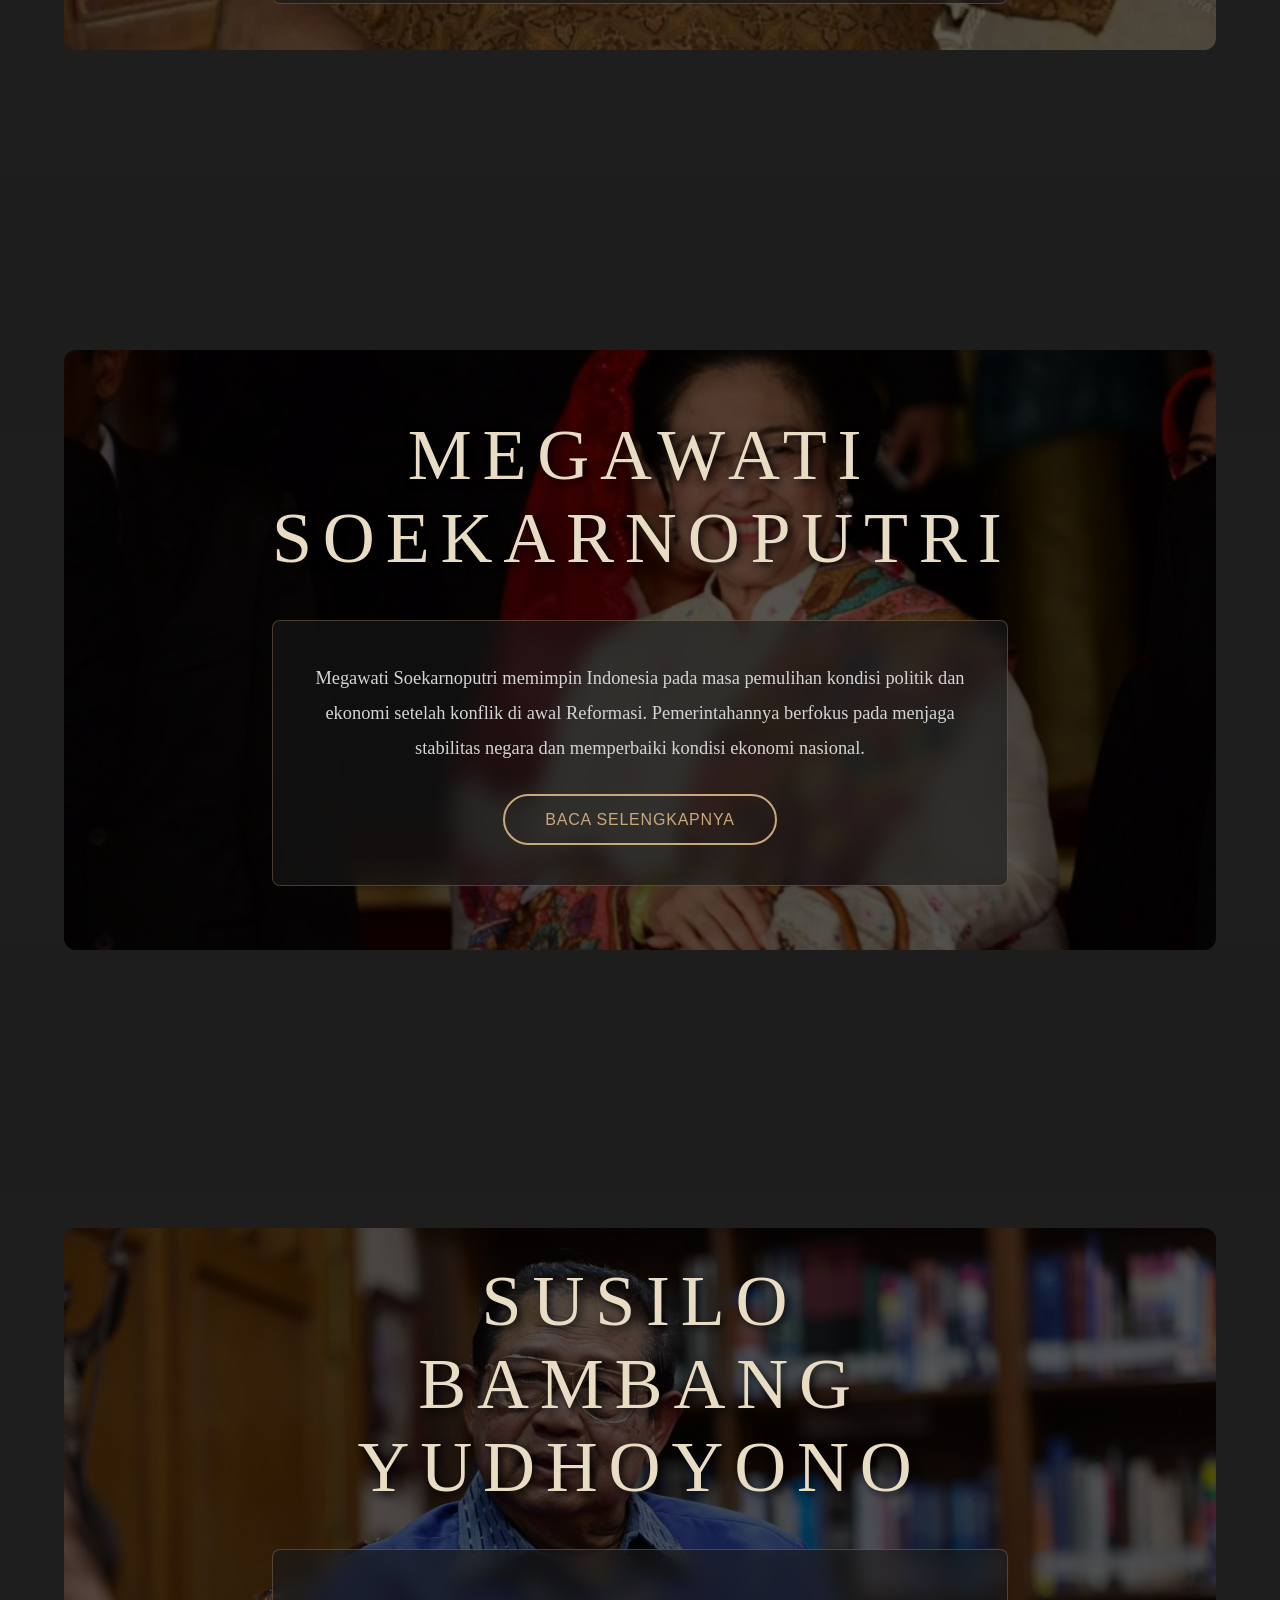
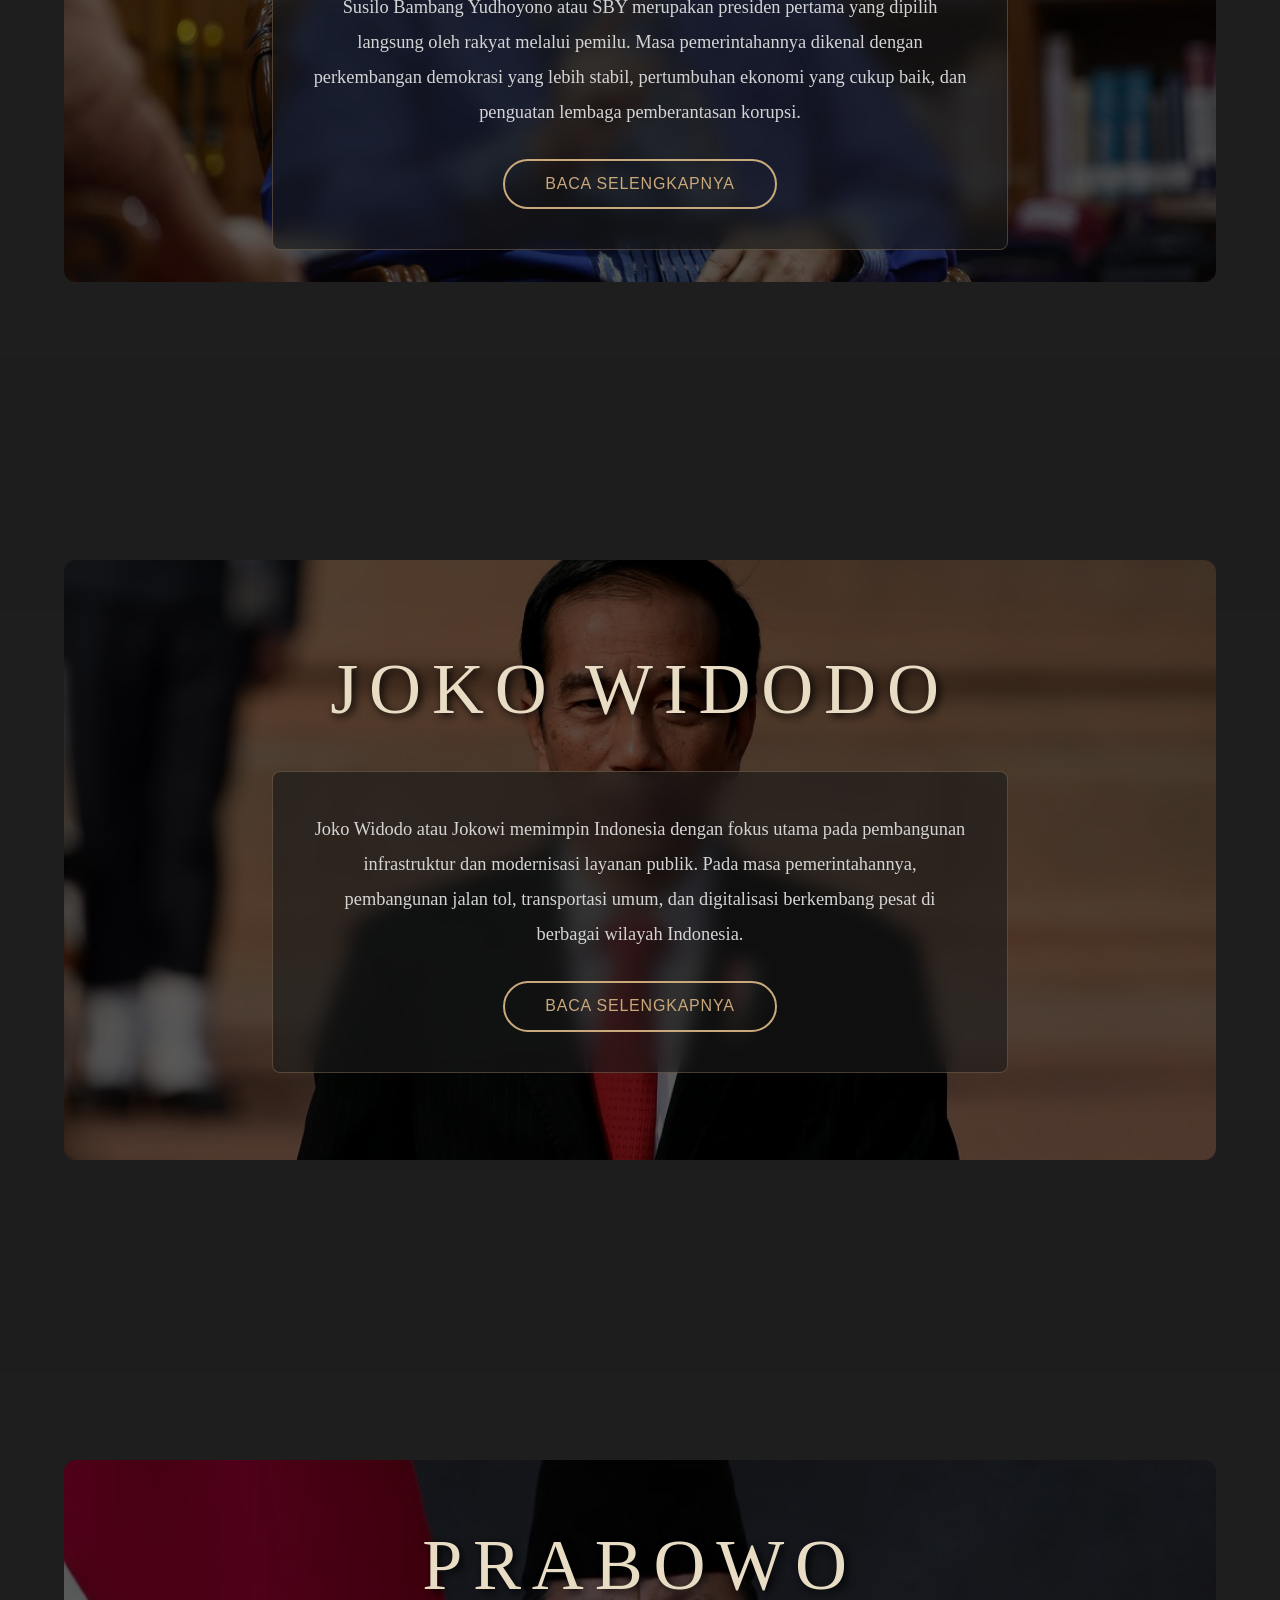
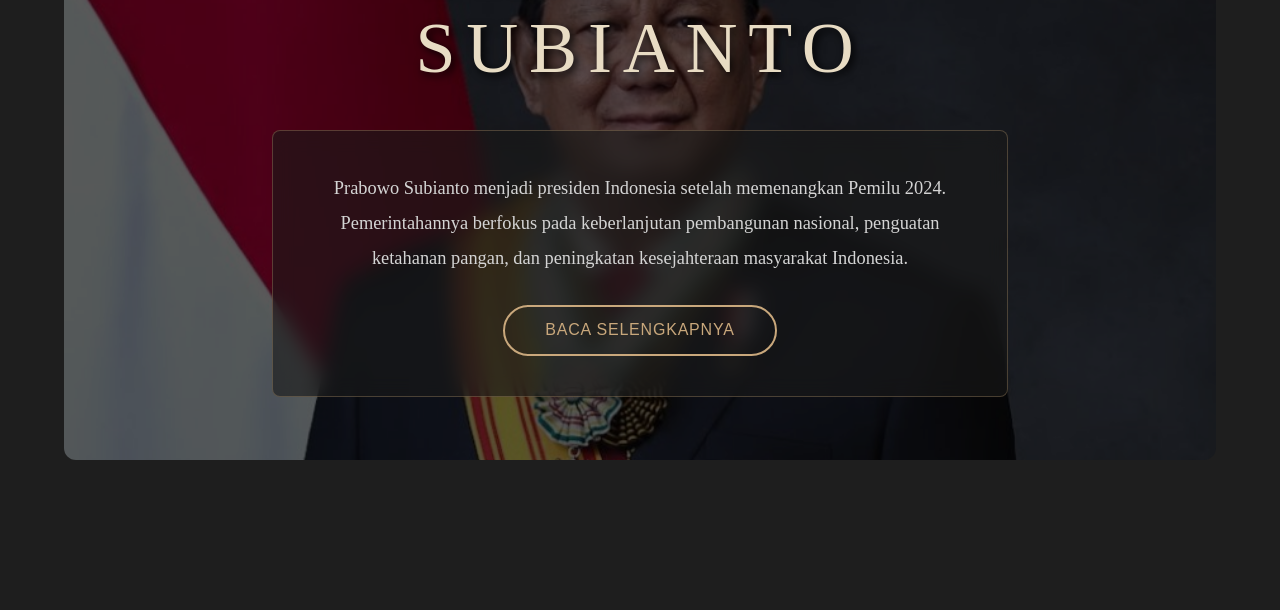
==== commit 4382856c: "update 4" ====
--- a/materi.html
+++ b/materi.html
@@ -36,7 +36,7 @@
                 <div class="content-centered-overlay">
                     <h1 class="section-title-overlay">Bacharuddin Jusuf Habibie</h1>
                     <div class="text-preview text-overlay" onclick="openPopup('popup1')">
-                        <p>Latar belakang Reformasi Indonesia dimulai dari krisis ekonomi 1997 yang memicu ketidakpuasan masyarakat terhadap pemerintahan Orde Baru. Krisis moneter melanda Asia Tenggara dan menyebabkan nilai tukar rupiah anjlok drastis...</p>
+                        <p>B.J. Habibie menjadi presiden pertama pada era Reformasi setelah mundurnya Presiden Soeharto pada tahun 1998. Pada masa pemerintahannya, Indonesia mulai mengalami perubahan menuju sistem yang lebih demokratis melalui kebebasan pers, pembentukan partai politik baru, dan pelaksanaan Pemilu 1999.</p>
                         <button class="read-more-btn">Baca Selengkapnya</button>
                     </div>
                 </div>
@@ -53,7 +53,7 @@
                 <div class="content-centered-overlay">
                     <h1 class="section-title-overlay">ABDURRAHMAN WAHID</h1>
                     <div class="text-preview text-overlay" onclick="openPopup('popup2')">
-                        <p>Proses reformasi melibatkan berbagai aksi demonstrasi mahasiswa dan masyarakat yang menuntut perubahan sistem pemerintahan. Demonstrasi besar-besaran terjadi di berbagai kota besar di Indonesia...</p>
+                        <p>Abdurrahman Wahid atau Gus Dur dikenal sebagai presiden yang mendukung demokrasi, toleransi, dan hak asasi manusia. Pada masa pemerintahannya, masyarakat mulai merasakan kebebasan berpendapat yang lebih luas dan berkurangnya pengaruh militer dalam pemerintahan.</p>
                         <button class="read-more-btn">Baca Selengkapnya</button>
                     </div>
                 </div>
@@ -70,7 +70,7 @@
                 <div class="content-centered-overlay">
                     <h1 class="section-title-overlay">MEGAWATI SOEKARNOPUTRI</h1>
                     <div class="text-preview text-overlay" onclick="openPopup('popup3')">
-                        <p>Krisis ekonomi yang melanda Indonesia pada tahun 1997-1998 menyebabkan kemiskinan meningkat drastis. Praktik KKN (Korupsi, Kolusi, dan Nepotisme) yang sistematis telah merugikan negara dan rakyat...</p>
+                        <p>Megawati Soekarnoputri memimpin Indonesia pada masa pemulihan kondisi politik dan ekonomi setelah konflik di awal Reformasi. Pemerintahannya berfokus pada menjaga stabilitas negara dan memperbaiki kondisi ekonomi nasional.</p>
                         <button class="read-more-btn">Baca Selengkapnya</button>
                     </div>
                 </div>
@@ -87,7 +87,7 @@
                 <div class="content-centered-overlay">
                     <h1 class="section-title-overlay">SUSILO BAMBANG YUDHOYONO</h1>
                     <div class="text-preview text-overlay" onclick="openPopup('popup4')">
-                        <p>Tujuan dari gerakan reformasi adalah menciptakan sistem pemerintahan yang demokratis, transparan, dan bebas dari korupsi. Agenda reformasi meliputi amandemen UUD 1945, penghapusan dwi fungsi ABRI...</p>
+                        <p>Susilo Bambang Yudhoyono atau SBY merupakan presiden pertama yang dipilih langsung oleh rakyat melalui pemilu. Masa pemerintahannya dikenal dengan perkembangan demokrasi yang lebih stabil, pertumbuhan ekonomi yang cukup baik, dan penguatan lembaga pemberantasan korupsi.</p>
                         <button class="read-more-btn">Baca Selengkapnya</button>
                     </div>
                 </div>
@@ -104,7 +104,7 @@
                 <div class="content-centered-overlay">
                     <h1 class="section-title-overlay">JOKO WIDODO</h1>
                     <div class="text-preview text-overlay" onclick="openPopup('popup5')">
-                        <p>Reformasi membawa perubahan besar dalam tatanan politik, ekonomi, dan sosial Indonesia. Era keterbukaan dimulai dengan kebebasan pers, demokratisasi, dan partisipasi masyarakat yang lebih luas...</p>
+                        <p>Joko Widodo atau Jokowi memimpin Indonesia dengan fokus utama pada pembangunan infrastruktur dan modernisasi layanan publik. Pada masa pemerintahannya, pembangunan jalan tol, transportasi umum, dan digitalisasi berkembang pesat di berbagai wilayah Indonesia.</p>
                         <button class="read-more-btn">Baca Selengkapnya</button>
                     </div>
                 </div>
@@ -121,7 +121,7 @@
                 <div class="content-centered-overlay">
                     <h1 class="section-title-overlay">PRABOWO SUBIANTO</h1>
                     <div class="text-preview text-overlay" onclick="openPopup('popup6')">
-                        <p>Prabowo Subianto menjadi presiden Indonesia setelah memenangkan Pemilu 2024. Pemerintahannya berfokus pada keberlanjutan pembangunan nasional dan penguatan stabilitas negara...</p>
+                        <p>Prabowo Subianto menjadi presiden Indonesia setelah memenangkan Pemilu 2024. Pemerintahannya berfokus pada keberlanjutan pembangunan nasional, penguatan ketahanan pangan, dan peningkatan kesejahteraan masyarakat Indonesia.</p>
                         <button class="read-more-btn">Baca Selengkapnya</button>
                     </div>
                 </div>
